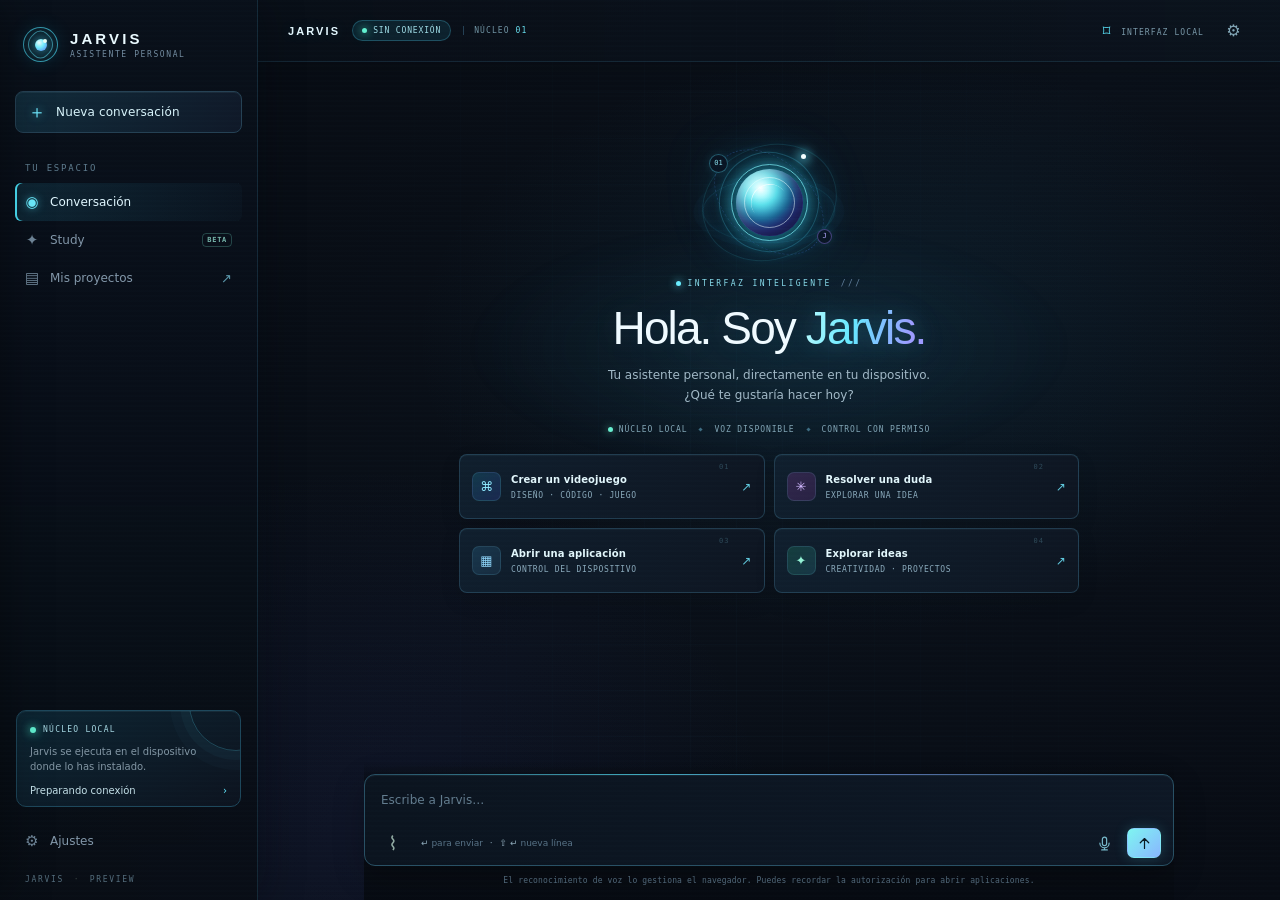
==== jarvis/index.html @ 4198d343 "Add mobile navigation drawer" ====
<!doctype html>
<html lang="es">
<head>
  <meta charset="utf-8">
  <meta name="viewport" content="width=device-width, initial-scale=1">
  <meta name="theme-color" content="#101114">
  <meta name="description" content="Jarvis, tu asistente personal en el dispositivo donde lo instalas.">
  <title>Jarvis · Tu asistente personal</title>
  <link rel="icon" href="icon.svg" type="image/svg+xml">
  <link rel="stylesheet" href="styles.css">
  <link rel="stylesheet" href="theme-futurista.css">
  <link rel="stylesheet" href="theme-refinements.css">
</head>
<body>
  <div class="app-shell">
    <aside class="sidebar">
      <div class="brand">
        <div class="brand-mark"><span></span><i></i></div>
        <div><div class="brand-name">JARVIS</div><div class="brand-subtitle">ASISTENTE PERSONAL</div></div>
      </div>

      <button class="new-chat" id="newChat"><span class="plus">＋</span> Nueva conversación</button>

      <div class="side-label">TU ESPACIO</div>
      <button class="side-link selected" id="chatLink"><span class="side-icon">◉</span> Conversación</button>
      <button class="side-link" id="studyLink"><span class="side-icon">✦</span> Study <span class="side-badge">BETA</span></button>
      <button class="side-link" id="projectsLink"><span class="side-icon">▤</span> Mis proyectos <span class="side-arrow">↗</span></button>

      <div class="sidebar-spacer"></div>
      <div class="local-card">
        <div class="local-indicator"><span></span> <span id="localLabel">NÚCLEO LOCAL</span></div>
        <p>Jarvis se ejecuta en el dispositivo donde lo has instalado.</p>
        <button class="provider-line" id="providerLine">Preparando conexión <span>›</span></button>
      </div>
      <button class="side-link settings-link" id="settingsOpen"><span class="side-icon">⚙</span> Ajustes</button>
      <div class="side-footer">JARVIS <span>·</span> PREVIEW</div>
    </aside>

    <main class="main-panel">
      <header class="topbar">
        <div class="topbar-left"><div class="mobile-mark">J</div><span class="topbar-title">JARVIS</span><span class="connection-pill"><i></i><span id="connectionLabel">LOCAL</span></span><span class="console-crumb">NÚCLEO <b>01</b></span></div>
        <div class="topbar-right"><span class="privacy-note"><span>⌑</span> INTERFAZ LOCAL</span><button class="topbar-shortcut" id="studyTop" type="button">Study</button><button class="icon-button" id="settingsTop" aria-label="Ajustes" title="Ajustes">⚙</button><button class="icon-button mobile-menu-button" id="mobileMenuButton" type="button" aria-label="Abrir menú" aria-expanded="false" title="Menú">☰</button></div>
      </header>

      <section class="chat-stage" id="chatStage">
        <div class="welcome" id="welcome">
          <div class="hero-orb" aria-hidden="true"><div class="orb-halo"></div><div class="orb-grid"></div><div class="orb-core"><span></span></div><div class="orb-ring ring-one"></div><div class="orb-ring ring-two"></div><div class="orb-ring ring-three"></div><div class="orb-glint"></div><span class="orb-node node-a">01</span><span class="orb-node node-b">J</span></div>
          <div class="eyebrow"><span></span> INTERFAZ INTELIGENTE <i>///</i></div>
          <h1>Hola. Soy <em>Jarvis.</em></h1>
          <p class="welcome-copy">Tu asistente personal, directamente en tu dispositivo.<br>¿Qué te gustaría hacer hoy?</p>
          <div class="system-ribbon"><span><i></i> NÚCLEO LOCAL</span><b></b><span id="voiceRibbon">MODO VOZ</span><b></b><span>CONTROL CON PERMISO</span></div>
          <div class="prompt-grid">
            <button class="prompt-card" data-code="01" data-prompt="Crea un videojuego de plataformas sencillo con HTML y JavaScript, y ábrelo para jugar."><span class="prompt-icon game-icon">⌘</span><span><strong>Crear un videojuego</strong><small>DISEÑO · CÓDIGO · JUEGO</small></span><b>↗</b></button>
            <button class="prompt-card" data-code="02" data-prompt="Explícame de forma sencilla cómo funciona la inteligencia artificial."><span class="prompt-icon idea-icon">✳</span><span><strong>Resolver una duda</strong><small>EXPLORAR UNA IDEA</small></span><b>↗</b></button>
            <button class="prompt-card" data-code="03" data-prompt="Abre la Calculadora."><span class="prompt-icon app-icon">▦</span><span><strong>Abrir una aplicación</strong><small>CONTROL DEL DISPOSITIVO</small></span><b>↗</b></button>
            <button class="prompt-card" data-code="04" data-prompt="Dame tres ideas para un proyecto creativo que pueda programar."><span class="prompt-icon spark-icon">✦</span><span><strong>Explorar ideas</strong><small>CREATIVIDAD · PROYECTOS</small></span><b>↗</b></button>
          </div>
        </div>
        <div class="conversation" id="conversation" aria-live="polite"></div>
        <div class="pending-area" id="pendingArea" aria-live="polite"></div>
      </section>

      <section class="study-view" id="studyView" hidden>
        <div class="study-app">
          <aside class="study-sidebar">
            <div class="study-brand"><span class="study-brand-icon">⌁</span><strong>StudyIA</strong></div>
            <nav class="study-nav" aria-label="Navegación de Study">
              <button class="study-nav-item selected" data-study-page="dashboard"><span>▦</span> Panel</button>
              <button class="study-nav-item" data-study-page="ai"><span>♙</span> StudyIA AI</button>
              <button class="study-nav-item" data-study-page="tools"><span>⌁</span> Herramientas</button>
              <button class="study-nav-item" data-study-page="subjects"><span>▱</span> Asignaturas</button>
              <button class="study-nav-item" data-study-page="notes"><span>□</span> Apuntes</button>
              <button class="study-nav-item" data-study-page="planner"><span>▣</span> Planificador</button>
              <button class="study-nav-item" data-study-page="stats"><span>▥</span> Estadísticas</button>
              <button class="study-nav-item" data-study-page="profile"><span>♙</span> Perfil</button>
            </nav>
            <div class="study-sidebar-bottom">
              <button class="study-nav-item" data-study-page="download"><span>⇩</span> Descargar</button>
              <button class="study-nav-item" data-study-page="help"><span>?</span> Ayuda</button>
              <div class="study-sidebar-divider"></div>
              <button class="study-nav-item" data-study-page="dark"><span>☾</span> Modo oscuro</button>
              <button class="study-nav-item" data-study-page="close"><span>↪</span> Volver a Jarvis</button>
              <small class="study-user-label">Jarvis · estudio local</small>
            </div>
          </aside>

          <div class="study-main">
            <header class="study-topbar"><div class="study-topbar-brand"><span class="study-brand-icon">⌁</span><strong>StudyIA</strong></div><div class="study-topbar-actions"><button type="button" class="study-top-icon" aria-label="Modo oscuro" title="Modo oscuro">☾</button><button type="button" class="study-top-icon" data-study-page="close" aria-label="Volver a Jarvis" title="Volver a Jarvis">↪</button></div></header>
            <main class="study-content">
              <section class="study-page" data-study-page-target="dashboard">
                <div class="study-page-heading"><div><h1>Buenas noches, <span>estudiante</span></h1><p>Aquí tienes tu resumen de estudio.</p></div></div>
                <div class="study-metric-grid"><article><span>◷</span><small>Tiempo estudio</small><strong>0<em> min</em></strong></article><article><span class="metric-orange">♨</span><small>Racha</small><strong>0<em> días</em></strong></article><article><span class="metric-green">✓</span><small>Exámenes</small><strong id="studyExamCount">0</strong></article><article><span class="metric-blue">▱</span><small>Asignaturas</small><strong>0</strong></article></div>
                <h2 class="study-section-title">ACCESO RÁPIDO</h2>
                <div class="study-quick-grid"><button data-study-page="ai"><i class="quick-purple">♙</i><span>StudyIA AI</span></button><button data-study-page="notes"><i class="quick-blue">□</i><span>Crear apuntes</span></button><button data-study-page="planner"><i class="quick-yellow">▣</i><span>Planificador</span></button><button data-study-page="subjects"><i class="quick-green">▱</i><span>Asignaturas</span></button><button data-study-page="stats"><i class="quick-pink">▥</i><span>Estadísticas</span></button><button data-study-page="builder"><i class="quick-indigo">↗</i><span>Crear examen</span></button></div>
                <div class="study-dashboard-panels"><article><header><h2>Tareas pendientes</h2><button data-study-page="planner">Ver todas →</button></header><div class="study-empty-dashboard">No tienes tareas pendientes.</div></article><article><header><h2>Apuntes recientes</h2><button data-study-page="notes">Ver todos →</button></header><div class="study-empty-dashboard">No tienes apuntes todavía.</div></article></div>
              </section>

              <section class="study-page" data-study-page-target="ai" hidden><div class="study-page-heading"><div><h1>StudyIA AI</h1><p>Tu asistente para resolver dudas, explicar conceptos y estudiar.</p></div><button class="study-primary-button" data-study-page="builder">Crear examen <span>↗</span></button></div><div class="study-ai-card"><div class="study-ai-mark">♙</div><h2>Aprende conversando con Jarvis</h2><p>Pídele una explicación sencilla, un resumen, ejemplos o un plan de repaso. La conversación principal de Jarvis sigue disponible desde la barra lateral.</p><button class="study-primary-button" data-study-page="close">Abrir conversación <span>→</span></button></div></section>

              <section class="study-page" data-study-page-target="tools" hidden><div class="study-page-heading"><div><h1>Herramientas</h1><p>Todo lo que necesitas para estudiar mejor.</p></div></div><div class="study-tool-grid"><button data-study-page="ai"><i>♙</i><strong>StudyIA AI</strong><small>Resuelve dudas, explica conceptos y ayuda a estudiar</small></button><button data-study-page="builder"><i>↗</i><strong>Crear examen</strong><small>Genera exámenes personalizados con IA a partir de tus apuntes o temas</small></button><button data-study-page="notes"><i>□</i><strong>Apuntes</strong><small>Crea, edita y organiza tus apuntes por asignatura</small></button><button data-study-page="planner"><i>▣</i><strong>Planificador</strong><small>Organiza tareas, exámenes y fechas de entrega</small></button><button><i>▱</i><strong>Tarjetas de memoria</strong><small>Crea tarjetas y repasa con repetición espaciada</small></button><button><i>◷</i><strong>Temporizador</strong><small>Método Pomodoro para concentrarte y descansar</small></button><button data-study-page="subjects"><i>▱</i><strong>Asignaturas</strong><small>Crea y gestiona tus asignaturas con colores personalizados</small></button><button data-study-page="stats"><i>▥</i><strong>Estadísticas</strong><small>Visualiza tu progreso, tiempo de estudio y racha</small></button></div></section>

              <section class="study-page" data-study-page-target="subjects" hidden><div class="study-page-heading"><div><h1>Asignaturas</h1><p>Organiza tu estudio por asignatura.</p></div><button class="study-primary-button" type="button">＋ Nueva</button></div><div class="study-empty-card"><div class="study-empty-icon">▱</div><h2>Sin asignaturas</h2><p>Crea tu primera asignatura para empezar a organizar.</p><button class="study-primary-button" type="button">Crear asignatura</button></div></section>

              <section class="study-page" data-study-page-target="notes" hidden><div class="study-page-heading"><div><h1>Apuntes</h1><p>Crea, edita y organiza tus apuntes.</p></div><button class="study-primary-button" type="button">＋ Nuevo</button></div><div class="study-filter-row"><label>⌕ <input placeholder="Buscar apuntes…"></label><select><option>Todas las asignaturas</option></select></div><div class="study-empty-card"><div class="study-empty-icon">□</div><h2>Sin apuntes</h2><p>Crea tu primer apunte para empezar.</p><button class="study-primary-button" type="button">Crear apunte</button></div></section>

              <section class="study-page" data-study-page-target="planner" hidden><div class="study-page-heading"><div><h1>Planificador</h1><p>Organiza tus tareas, exámenes y entregas.</p></div><button class="study-primary-button" type="button">＋ Nueva</button></div><div class="study-tabs"><button class="selected">Pendientes</button><button>Completadas</button><button>Todas</button></div><div class="study-empty-card"><div class="study-empty-icon">▣</div><h2>Sin tareas</h2><p>Crea una nueva tarea para empezar a planificar.</p><button class="study-primary-button" type="button">Crear tarea</button></div></section>

              <section class="study-page" data-study-page-target="stats" hidden><div class="study-page-heading"><div><h1>Estadísticas</h1><p>Tu progreso de estudio en cifras.</p></div></div><div class="study-metric-grid"><article><span>◷</span><small>Tiempo total</small><strong>0<em> min</em></strong></article><article><span class="metric-orange">♨</span><small>Racha actual</small><strong>0<em> días</em></strong></article><article><span class="metric-green">✓</span><small>Tareas completadas</small><strong>0</strong></article><article><span class="metric-blue">↗</span><small>Exámenes</small><strong id="studyAverageScore">0<em> / 0</em></strong></article></div><div class="study-chart-card"><h2>Estudio esta semana</h2><div class="study-chart"><i></i><i></i><i></i><i></i><i></i><i></i><i></i><div><span>Lun</span><span>Mar</span><span>Mié</span><span>Jue</span><span>Vie</span><span>Sáb</span><span>Dom</span></div></div></div></section>

              <section class="study-page" data-study-page-target="profile" hidden><div class="study-page-heading"><div><h1>Perfil</h1><p>Tu espacio personal de aprendizaje.</p></div></div><div class="study-profile-card"><div class="study-avatar">J</div><div><h2>Estudiante Jarvis</h2><p>Tu progreso se guarda localmente en este dispositivo.</p></div></div></section>

              <section class="study-page study-builder-page" data-study-page-target="builder" hidden>
                <button class="study-back-link study-builder-back" data-study-page="dashboard">← Volver</button>
                <div class="study-page-heading study-builder-heading"><div><h1>Crear nuevo examen</h1><p>Configura tu examen y la IA lo generará para ti.</p></div></div>
                <div class="study-builder-layout">
                  <form class="study-builder" id="studyBuilder">
                    <label class="study-field study-topic-field"><span>Tema del examen</span><input id="studyTopic" maxlength="5000" placeholder="Ej: Higiene, desinfección, antisepsia y etanol"></label>
                    <label class="study-field study-title-field"><span>Nombre del examen <small>(opcional)</small></span><input id="studyTitle" maxlength="160" placeholder="Ej. Repaso de biología"></label>
                    <p class="study-helper-text">Escribe el tema sobre el que quieres que la IA genere las preguntas. También puedes añadir archivos del temario.</p>
                    <div class="study-upload study-upload-dropzone" id="studyUploadZone"><div class="study-upload-icon">↥</div><strong>Arrastra archivos aquí o haz clic para seleccionar</strong><small>PNG, JPG, WEBP o GIF · hasta 5 imágenes · 350 KB por imagen</small><label class="study-upload-button">Seleccionar archivos<input id="studyImages" type="file" accept="image/png,image/jpeg,image/webp,image/gif" multiple></label></div>
                    <div class="study-image-preview" id="studyImagePreview" aria-live="polite"></div>
                    <fieldset class="study-field study-type-field"><legend>Tipo de examen</legend><div class="study-type-selector"><button type="button" class="study-type-choice selected" data-study-type-preset="test"><span>▤</span>Tipo test</button><button type="button" class="study-type-choice" data-study-type-preset="development"><span>T</span>Desarrollo</button><button type="button" class="study-type-choice" data-study-type-preset="mixed"><span>▧</span>Mixto</button></div><div class="study-type-inputs" aria-hidden="true"><input class="study-type" type="checkbox" value="multiple_choice" checked><input class="study-type" type="checkbox" value="true_false"><input class="study-type" type="checkbox" value="short_answer"></div></fieldset>
                    <fieldset class="study-field study-difficulty-field"><legend>Dificultad</legend><div class="study-difficulty-selector"><button type="button" data-study-difficulty="facil">Fácil</button><button type="button" class="selected" data-study-difficulty="medio">Media</button><button type="button" data-study-difficulty="dificil">Difícil</button></div><select id="studyDifficulty" class="study-visually-hidden" aria-hidden="true" tabindex="-1"><option value="facil">Fácil</option><option value="medio" selected>Media</option><option value="dificil">Difícil</option><option value="mixto">Mixta</option></select></fieldset>
                    <label class="study-field study-question-field"><span>Número de preguntas</span><div class="study-question-control"><span class="study-range-symbol">#</span><input id="studyQuestionCount" type="range" min="1" max="200" value="10"><output id="studyQuestionCountValue">10</output></div></label>
                    <label class="study-field study-time-field"><span>Tiempo límite</span><select id="studyTimeLimit"><option value="0">Sin límite</option><option value="5">5 minutos</option><option value="10">10 minutos</option><option value="20">20 minutos</option><option value="30">30 minutos</option><option value="60">60 minutos</option></select></label>
                    <p class="study-privacy-note">El tema y las imágenes se envían al modelo configurado únicamente al pulsar «Generar examen».</p>
                    <button class="study-generate-button" id="generateStudyExam" type="submit"><span>Generar examen</span><b>→</b></button><div class="study-builder-error" id="studyBuilderError" role="alert" hidden></div>
                  </form>
                  <aside class="study-history-panel"><div class="study-panel-heading"><div><span class="study-panel-index">02</span><h2>Historial</h2></div><span class="study-history-count" id="studyHistoryCount">0</span></div><p class="study-history-intro">Tus exámenes y resultados guardados en este equipo.</p><div class="study-history" id="studyHistory"><div class="study-empty">Todavía no hay intentos.<br><span>Tu primer examen aparecerá aquí.</span></div></div><button class="study-secondary-button" id="studyClearHistory" type="button">Borrar historial local</button></aside>
                </div>
              </section>
            </main>
          </div>
        </div>
      </section>

      <section class="study-exam-view" id="studyExamView" hidden>
        <div class="study-shell study-exam-shell">
          <div class="study-exam-top"><button class="study-back-button" id="studyBackToBuilder" type="button">← Configurar</button><div class="study-exam-meta"><span id="studyExamDifficultyLabel">MEDIA</span><span id="studyExamTimer" class="study-exam-timer">SIN LÍMITE</span></div></div>
          <header class="study-exam-heading"><div><div class="study-kicker"><span></span> EXAMEN EN CURSO</div><h1 id="studyExamTitle">Examen</h1><p id="studyExamTopic"></p></div><div class="study-progress-copy"><strong id="studyProgressText">0 / 0</strong><span>respondidas</span></div></header>
          <div class="study-progress-track"><span id="studyProgressBar"></span></div>
          <form id="studyExamForm"><div class="study-questions" id="studyQuestions"></div><div class="study-exam-footer"><button class="study-secondary-button" id="studyCancelExam" type="button">Salir sin corregir</button><button class="study-submit-button" id="studySubmitExam" type="submit">Corregir examen <span>→</span></button></div></form>
        </div>
      </section>

      <section class="study-result-view" id="studyResultView" hidden>
        <div class="study-shell"><div class="study-result-head"><button class="study-back-button" id="studyResultBack" type="button">← Nuevo examen</button><div class="study-kicker"><span></span> INFORME DE ESTUDIO</div></div><div class="study-result-hero"><div><h1 id="studyResultTitle">Resultado</h1><p id="studyResultSummary"></p></div><div class="study-score-ring" id="studyScoreRing"><strong id="studyScoreValue">0%</strong><span>acierto</span></div></div><div class="study-result-grid"><div class="study-result-card"><span class="study-stat-label">CORRECTAS</span><strong id="studyCorrectCount">0</strong><small id="studyResultTime">—</small></div><div class="study-result-card"><span class="study-stat-label">PARA REPASAR</span><strong id="studyWrongCount">0</strong><small>preguntas que conviene revisar</small></div><div class="study-result-card"><span class="study-stat-label">DIFICULTAD</span><strong id="studyResultDifficulty">MEDIA</strong><small id="studyResultTopic">—</small></div></div><div class="study-review" id="studyReview"></div><div class="study-result-actions"><button class="study-secondary-button" id="studyRetryExam" type="button">Repetir examen</button><button class="study-submit-button" id="studyNewExam" type="button">Crear otro examen <span>→</span></button></div></div>
      </section>

      <div class="composer-wrap" id="composerWrap">
        <div class="voice-status" id="voiceStatus" hidden><span class="record-dot"></span> Escuchando… habla ahora <button id="stopVoice" aria-label="Detener">×</button></div>
        <form class="composer" id="composerForm">
          <textarea id="messageInput" rows="1" placeholder="Escribe a Jarvis…" aria-label="Escribe un mensaje"></textarea>
          <div class="attachment-tray" id="attachmentTray" hidden aria-live="polite"></div>
          <div class="composer-tools"><div class="composer-left"><button type="button" class="attachment-button" id="attachButton" aria-label="Adjuntar imágenes o vídeos" title="Adjuntar imágenes o vídeos">⌇</button><input id="fileInput" type="file" accept="image/*,video/*" multiple hidden><div class="composer-hint"><span>↵</span> para enviar <span class="hint-divider">·</span> <span>⇧ ↵</span> nueva línea</div></div><div class="composer-actions"><button type="button" class="mic-button" id="micButton" aria-label="Hablar con Jarvis" title="Hablar con Jarvis"><svg viewBox="0 0 24 24" aria-hidden="true"><rect x="9" y="3" width="6" height="12" rx="3"></rect><path d="M5.5 11.5a6.5 6.5 0 0 0 13 0M12 18v3m-4 0h8"></path></svg></button><button type="submit" class="send-button" id="sendButton" aria-label="Enviar"><svg viewBox="0 0 24 24" aria-hidden="true"><path d="M12 19V5m-6 6 6-6 6 6"></path></svg></button></div></div>
        </form>
        <div class="fine-print">El reconocimiento de voz lo gestiona el navegador. Puedes recordar la autorización para abrir aplicaciones.</div>
      </div>
    </main>
  </div>

  <div class="mobile-drawer-backdrop" id="mobileDrawerBackdrop" hidden></div>
  <aside class="mobile-drawer" id="mobileDrawer" aria-hidden="true" aria-label="Menú de Jarvis">
    <header class="mobile-drawer-head">
      <div class="mobile-drawer-brand"><div class="brand-mark"><span></span><i></i></div><div><strong>JARVIS</strong><small>ASISTENTE PERSONAL</small></div></div>
      <button class="icon-button" id="mobileDrawerClose" type="button" aria-label="Cerrar menú">×</button>
    </header>
    <button class="mobile-drawer-new" id="mobileDrawerNewChat" type="button"><span>＋</span> Nueva conversación</button>
    <nav class="mobile-drawer-nav" aria-label="Secciones de Jarvis">
      <button class="mobile-drawer-item selected" id="mobileDrawerChat" type="button"><span>◉</span> Conversación</button>
      <button class="mobile-drawer-item" id="mobileDrawerStudy" type="button"><span>✦</span> Study</button>
      <button class="mobile-drawer-item" id="mobileDrawerProjects" type="button"><span>▤</span> Mis proyectos</button>
    </nav>
    <section class="mobile-drawer-section">
      <div class="mobile-drawer-label">CHATS</div>
      <div class="mobile-chat-list" id="mobileChatList"><div class="mobile-chat-empty">Todavía no hay conversaciones.</div></div>
    </section>
    <div class="mobile-drawer-spacer"></div>
    <button class="mobile-drawer-item" id="mobileDrawerSettings" type="button"><span>⚙</span> Ajustes</button>
    <button class="mobile-drawer-item" id="mobileDrawerAccount" type="button"><span>●</span> Mi cuenta</button>
    <div class="mobile-drawer-account"><strong>Jarvis móvil</strong><small>Configuración guardada en este dispositivo</small></div>
  </aside>

  <dialog class="settings-dialog" id="settingsDialog">
    <form method="dialog" class="dialog-head"><div><div class="dialog-kicker">PERSONALIZA TU JARVIS</div><h2>Ajustes</h2></div><button class="icon-button close-dialog" value="cancel" aria-label="Cerrar">×</button></form>
    <div class="dialog-body">
      <label class="field-label" for="providerSelect">Dónde piensa Jarvis</label>
      <select id="providerSelect" class="field-control">
        <option value="openrouter">Modelo gratuito en internet</option>
        <option value="ollama">Modelo local con Ollama</option>
      </select>
      <div class="provider-details" id="remoteDetails">
        <label class="field-label" for="apiKeyInput">Clave de OpenRouter</label>
        <div class="input-with-link"><input id="apiKeyInput" class="field-control" type="password" autocomplete="new-password" placeholder="Pega tu clave privada aquí"><a href="https://openrouter.ai/keys" target="_blank" rel="noreferrer">Obtener clave ↗</a></div>
        <label class="field-label" for="remoteModel">Modelo</label>
        <input id="remoteModel" class="field-control" value="openrouter/free" autocomplete="off">
        <p class="field-note">`openrouter/free` elige un modelo gratuito disponible. El cupo diario y los modelos disponibles dependen de OpenRouter.</p>
        <div class="notice-box"><span>ⓘ</span><p>En este modo, tus mensajes se envían al proveedor del modelo. La clave se guarda protegida en este equipo para no tener que volver a pegarla al reiniciar Jarvis o actualizar la aplicación.</p></div>
      </div>
      <div class="provider-details" id="localDetails" hidden>
        <div class="ollama-status" id="ollamaStatus"><i></i><span>Comprobando Ollama…</span></div>
        <label class="field-label" for="localModel">Modelo instalado</label>
        <input id="localModel" class="field-control" list="ollamaModels" placeholder="Escribe o elige un modelo instalado" autocomplete="off">
        <datalist id="ollamaModels"></datalist>
        <p class="field-note">Instala Ollama y descarga un modelo compatible con uso de herramientas. En este equipo conviene empezar por uno pequeño.</p>
        <a class="text-link" href="https://ollama.com/download/windows" target="_blank" rel="noreferrer">Descargar Ollama para Windows ↗</a>
      </div>
      <section class="app-permissions" aria-labelledby="appPermissionsHeading">
        <h3 id="appPermissionsHeading">Permiso para abrir aplicaciones</h3>
        <p>Una autorización permite abrir cualquier aplicación, incluidas las que instales más adelante. Solo afecta a la apertura de aplicaciones.</p>
        <div id="appOpeningPermissionStatus" class="app-opening-permission-status"></div>
        <button id="revokeAppOpeningPermission" class="remove-app-permission" type="button" hidden>Revocar permiso global</button>
      </section>
      <section class="roblox-bridge-settings" aria-labelledby="robloxBridgeHeading">
        <h3 id="robloxBridgeHeading">Roblox Studio</h3>
        <p>Jarvis instala un complemento local. Abre Studio, pulsa el botón Jarvis en la pestaña Plugins y acepta la comunicación con este equipo.</p>
        <div id="robloxBridgeStatus" class="roblox-bridge-status">Comprobando el complemento…</div>
        <button id="refreshRobloxBridge" class="roblox-refresh-button" type="button">Comprobar conexión</button>
      </section>
      <section class="roblox-bridge-settings" aria-labelledby="mediaLabHeading">
        <h3 id="mediaLabHeading">Laboratorio multimedia</h3>
        <p>Jarvis puede crear imágenes, vídeos y objetos 3D desde texto y referencias. Guarda los resultados en la carpeta multimedia local. Las composiciones locales no tienen cuota; los generadores públicos pueden tener límites o caídas.</p>
      </section>
      <div class="settings-error" id="settingsError" role="alert" hidden></div>
    </div>
    <div class="dialog-footer"><button class="secondary-button" id="cancelSettings" type="button">Cancelar</button><button class="primary-button" id="saveSettings" type="button">Guardar ajustes <span>→</span></button></div>
  </dialog>

  <div class="toast" id="toast" role="status" aria-live="polite"></div>
  <script src="attachments.js" defer></script>
  <script src="app.js" defer></script>
</body>
</html>
---- jarvis/styles.css ----
:root{color-scheme:dark;--bg:#101114;--panel:#141619;--panel-2:#181b1e;--panel-3:#202428;--line:#292d31;--line-light:#343a3e;--text:#eef1ef;--muted:#838b8e;--faint:#596164;--mint:#91e3d2;--mint-2:#66c9bd;--mint-dim:#1d3b38;--danger:#eb8d81;--radius:16px;font-family:'DM Sans',sans-serif;font-synthesis:none;text-rendering:optimizeLegibility}
*{box-sizing:border-box}html,body{height:100%;margin:0;background:var(--bg);color:var(--text)}button,input,select,textarea{font:inherit}button{color:inherit}body{overflow:hidden}.app-shell{height:100%;display:grid;grid-template-columns:252px minmax(0,1fr);background:radial-gradient(ellipse at 68% 45%,rgba(29,53,51,.13),transparent 40%),var(--bg)}
.sidebar{background:rgba(18,20,22,.96);border-right:1px solid #25292c;padding:25px 15px 16px;display:flex;flex-direction:column;min-height:0;z-index:2}.brand{display:flex;align-items:center;gap:12px;padding:0 8px 30px}.brand-mark{width:32px;height:32px;border:1px solid rgba(145,227,210,.5);border-radius:50%;display:grid;place-items:center;position:relative;box-shadow:0 0 18px rgba(102,201,189,.1)}.brand-mark:before{content:'';position:absolute;inset:5px;border:1px solid rgba(145,227,210,.52);border-radius:50%}.brand-mark span{display:block;width:11px;height:11px;border-radius:50%;background:linear-gradient(135deg,#bbf8e9,#56c6bb);box-shadow:0 0 12px rgba(145,227,210,.7)}.brand-mark i{position:absolute;width:4px;height:4px;border-radius:50%;background:#eafff7;transform:translate(4px,-4px)}.brand-name{font:800 15px Manrope,sans-serif;letter-spacing:2.7px}.brand-subtitle{font:500 8px 'DM Mono',monospace;letter-spacing:1.2px;color:#747c7d;margin-top:3px}.new-chat{height:41px;border:1px solid #343a3d;background:#1c2022;border-radius:8px;text-align:left;padding:0 12px;font-size:12px;color:#d5d9d8;display:flex;align-items:center;gap:10px;cursor:pointer;transition:.2s}.new-chat:hover{border-color:#566762;background:#222826}.plus{font-size:18px;color:var(--mint);font-weight:300}.side-label{margin:30px 10px 10px;color:#626a6d;font:500 9px 'DM Mono',monospace;letter-spacing:1.6px}.side-link{width:100%;display:flex;align-items:center;gap:11px;background:transparent;border:0;border-radius:7px;text-align:left;padding:10px;color:#858d8e;font-size:12px;cursor:pointer;transition:.18s}.side-link:hover{background:#1c2021;color:#d7ddda}.side-link.selected{background:#1c2423;color:#dce8e3}.side-link.selected .side-icon{color:var(--mint)}.side-icon{width:14px;text-align:center;font-size:15px;color:#778081}.side-arrow{margin-left:auto;font-size:13px;color:#5d6667}.sidebar-spacer{flex:1}.local-card{border:1px solid #2c3332;background:linear-gradient(140deg,#1a211f,#171a1b);border-radius:10px;padding:14px 13px 10px;margin:0 1px 14px}.local-indicator{display:flex;align-items:center;gap:7px;color:#b7d4ca;font:500 8px 'DM Mono',monospace;letter-spacing:1.1px}.local-indicator>span:first-child,.connection-pill i,.ollama-status i{height:6px;width:6px;border-radius:50%;background:#7bd8b7;box-shadow:0 0 7px rgba(123,216,183,.6)}.local-card p{margin:10px 0 11px;color:#77817e;font-size:10px;line-height:1.5}.provider-line{border:0;background:transparent;padding:0;color:#b9c1bf;font-size:10px;width:100%;display:flex;justify-content:space-between;cursor:pointer}.provider-line span{color:var(--mint)}.settings-link{margin-top:1px}.side-footer{padding:15px 10px 0;color:#576063;font:500 8px 'DM Mono',monospace;letter-spacing:1.3px}.side-footer span{color:#3a4545;padding:0 3px}
.main-panel{min-width:0;display:flex;flex-direction:column;position:relative}.topbar{height:64px;flex-shrink:0;border-bottom:1px solid rgba(48,52,54,.66);display:flex;align-items:center;justify-content:space-between;padding:0 28px}.topbar-left,.topbar-right{display:flex;align-items:center;gap:13px}.topbar-title{font-size:12px;font-weight:600;color:#c6ccca}.connection-pill{display:inline-flex;align-items:center;gap:6px;padding:5px 8px;border:1px solid #2c3332;border-radius:20px;background:#191e1e;color:#a0c6b8;font:500 8px 'DM Mono',monospace;letter-spacing:.6px}.connection-pill i{width:5px;height:5px}.privacy-note{font-size:10px;color:#70797a}.privacy-note span{font-size:15px;color:#a2c9bd;vertical-align:-1px;margin-right:3px}.icon-button{border:1px solid transparent;background:transparent;color:#7e8788;width:33px;height:33px;border-radius:7px;display:grid;place-items:center;font-size:16px;cursor:pointer}.icon-button:hover{color:#e1e8e4;background:#202526;border-color:#303738}.mobile-mark{display:none}
.chat-stage{width:min(810px,calc(100% - 48px));margin:0 auto;flex:1;min-height:0;overflow-y:auto;scrollbar-width:thin;scrollbar-color:#363c3c transparent;display:flex;flex-direction:column}.welcome{width:100%;margin:auto;padding:8px 0 35px;text-align:center}.hero-orb{height:124px;width:124px;margin:0 auto 19px;position:relative;display:grid;place-items:center;filter:drop-shadow(0 0 22px rgba(83,199,180,.09))}.orb-core{height:58px;width:58px;border-radius:50%;background:radial-gradient(circle at 37% 30%,#c9fff0 0,#85edda 22%,#3cafa8 52%,#176464 74%,#142e33 100%);box-shadow:inset -7px -9px 20px #123c3b,0 0 30px rgba(94,223,199,.34);position:relative;z-index:1}.orb-core:after{content:'';position:absolute;inset:7px;border-radius:50%;border:1px solid rgba(224,255,245,.32)}.orb-ring{position:absolute;border:1px solid rgba(113,207,190,.21);border-radius:50%;transform:rotate(-28deg)}.ring-one{height:98px;width:98px}.ring-two{height:116px;width:116px;border-color:rgba(113,207,190,.11);transform:rotate(42deg) scaleY(.68)}.orb-glint{position:absolute;top:29px;right:32px;width:6px;height:6px;border-radius:50%;background:#e1fff3;box-shadow:0 0 10px 3px rgba(182,255,228,.45);z-index:2}.eyebrow{display:flex;justify-content:center;align-items:center;gap:7px;color:#87b7a9;font:500 9px 'DM Mono',monospace;letter-spacing:2px;margin-bottom:15px}.eyebrow span{width:4px;height:4px;border-radius:50%;background:#83e2c2;box-shadow:0 0 7px #69d6b3}.welcome h1{font:500 clamp(32px,4.3vw,42px) Manrope,sans-serif;letter-spacing:-1.8px;margin:0 0 12px;color:#eef0ed}.welcome h1 em{font-style:normal;background:linear-gradient(100deg,#c1f3df,#75d9c7 55%,#67bfc1);color:transparent;background-clip:text;-webkit-background-clip:text}.welcome-copy{font-size:13px;line-height:1.7;color:#858d8d;margin:0}.prompt-grid{width:min(590px,100%);margin:35px auto 0;display:grid;grid-template-columns:1fr 1fr;gap:10px;text-align:left}.prompt-card{min-height:67px;border:1px solid #2c3133;border-radius:9px;background:rgba(25,28,30,.78);display:flex;align-items:center;gap:10px;padding:11px 12px;cursor:pointer;text-align:left;transition:border .18s,transform .18s,background .18s}.prompt-card:hover{border-color:#4c6962;background:#1d2423;transform:translateY(-1px)}.prompt-card>span:nth-child(2){display:flex;flex-direction:column;gap:5px;min-width:0}.prompt-card strong{font-size:10px;font-weight:600;color:#d1d8d4}.prompt-card small{font-size:9px;color:#737c7d}.prompt-card>b{margin-left:auto;color:#697475;font-size:12px;font-weight:400}.prompt-icon{width:28px;height:28px;flex-shrink:0;border-radius:7px;display:grid;place-items:center;font-size:14px}.game-icon{color:#b8b3f5;background:#28273c}.idea-icon{color:#e8c18f;background:#342b24}.app-icon{color:#9cc9e9;background:#222d36}.spark-icon{color:#8bdbc8;background:#20322f}
.conversation{display:flex;flex-direction:column;gap:22px;padding:35px 5px 24px}.message{display:grid;grid-template-columns:31px minmax(0,1fr);gap:11px;animation:rise .22s ease-out}.message.user{grid-template-columns:minmax(0,1fr) 31px}.message.user .avatar{grid-column:2;grid-row:1;background:#252a2c;color:#c7d5d0}.message.user .message-body{grid-column:1;grid-row:1;justify-self:end;max-width:min(88%,630px)}.avatar{width:28px;height:28px;border-radius:50%;display:grid;place-items:center;color:#b9f2df;background:#1b302d;border:1px solid #294d46;font:700 9px Manrope,sans-serif}.message.user .avatar{border-color:#373e40}.message-body{min-width:0;padding-top:2px}.message-head{display:flex;align-items:center;gap:8px;margin-bottom:7px;color:#a1aaa8;font-size:10px;font-weight:600}.message.user .message-head{justify-content:flex-end}.message-time{color:#5d6668;font:400 8px 'DM Mono',monospace}.message-text{white-space:pre-wrap;overflow-wrap:anywhere;font-size:12px;line-height:1.75;color:#d3d9d6}.message.user .message-text{border:1px solid #343d3e;border-radius:12px 3px 12px 12px;background:#202527;padding:11px 13px;color:#e0e6e3}.message-actions{display:flex;gap:4px;margin-top:7px}.mini-action{border:0;background:transparent;color:#727c7d;font-size:10px;padding:4px 7px;border-radius:5px;cursor:pointer}.mini-action:hover{color:var(--mint);background:#202625}.typing{display:flex;align-items:center;gap:5px;padding:5px 0}.typing i{width:4px;height:4px;border-radius:50%;background:#9bdac8;animation:blink 1s infinite}.typing i:nth-child(2){animation-delay:.18s}.typing i:nth-child(3){animation-delay:.36s}.pending-area{display:flex;flex-direction:column;gap:9px;padding:0 4px 20px}.action-card{border:1px solid #37413e;background:linear-gradient(120deg,#1b2220,#1a1d1e);border-radius:9px;padding:12px 13px;animation:rise .2s ease-out}.action-top{display:flex;align-items:flex-start;gap:10px}.action-symbol{height:25px;width:25px;border-radius:7px;display:grid;place-items:center;background:#293a35;color:#a4e6d0;font-size:12px;flex-shrink:0}.action-copy{flex:1;min-width:0}.action-title{color:#d3dfda;font-size:11px;font-weight:600}.action-caption{color:#89918e;font-size:10px;line-height:1.55;margin-top:4px;overflow-wrap:anywhere}.action-details{margin:8px 0 0 35px;color:#858e8b;font:10px 'DM Mono',monospace}.action-details summary{cursor:pointer;color:#8bb9a8}.action-details pre{white-space:pre-wrap;overflow-wrap:anywhere;max-height:140px;overflow:auto;background:#111514;border:1px solid #2b3330;border-radius:6px;padding:9px;margin:7px 0 0}.action-footer{display:flex;align-items:center;gap:8px;margin:10px 0 0 35px}.action-footer .status{font-size:9px;color:#82908a;margin-right:auto}.action-footer button{border-radius:6px;padding:7px 11px;font-size:9px;font-weight:600;cursor:pointer}.deny-button{border:1px solid #3b4240;background:transparent;color:#aab2ae}.allow-button{border:1px solid #81d8bd;background:#91e3d2;color:#17322e}.allow-button:hover{background:#a8f0df}.action-result{margin:10px 0 0 35px;color:#9bd6c0;font-size:10px;line-height:1.5}.action-result.error{color:#e8a099}
.composer-wrap{width:min(810px,calc(100% - 48px));margin:0 auto;padding:8px 0 15px;flex-shrink:0}.composer{border:1px solid #343a3d;border-radius:12px;background:#191c1e;padding:12px 12px 7px;box-shadow:0 8px 28px rgba(0,0,0,.12);transition:border-color .2s}.composer:focus-within{border-color:#58736b}.composer textarea{width:100%;min-height:30px;max-height:150px;resize:none;background:transparent;border:0;outline:0;color:#e2e9e5;font-size:12px;line-height:1.6;padding:4px 4px 5px}.composer textarea::placeholder{color:#626b6d}.composer-tools{display:flex;align-items:center;justify-content:space-between;margin-top:7px}.composer-hint{color:#5e6769;font-size:9px;padding-left:4px}.composer-hint span{color:#788280}.hint-divider{padding:0 4px}.composer-actions{display:flex;align-items:center;gap:7px}.mic-button,.send-button{height:30px;width:32px;border:1px solid transparent;border-radius:7px;display:grid;place-items:center;cursor:pointer;transition:.18s}.mic-button{background:transparent;color:#91aaa2}.mic-button:hover,.mic-button.listening{background:#23312e;color:#a4f0dc}.mic-button svg,.send-button svg{width:17px;height:17px;fill:none;stroke:currentColor;stroke-width:1.7;stroke-linecap:round;stroke-linejoin:round}.send-button{background:#8fdfce;color:#18312d;width:34px}.send-button:hover{background:#b1f2df}.send-button:disabled{opacity:.5;cursor:wait}.fine-print{text-align:center;color:#626b6b;font-size:9px;margin-top:10px}.voice-status{border:1px solid #4b3937;background:#251b1b;color:#e3a7a0;border-radius:8px;padding:8px 10px;margin:0 0 8px;font-size:10px;display:flex;align-items:center;gap:8px}.voice-status[hidden]{display:none}.voice-status button{margin-left:auto;background:transparent;border:0;color:#e6b7b0;font-size:17px;cursor:pointer}.record-dot{height:6px;width:6px;background:#e97b70;border-radius:50%;box-shadow:0 0 8px #d96d63;animation:pulse 1s infinite}.toast{position:fixed;left:50%;bottom:26px;transform:translate(-50%,15px);opacity:0;pointer-events:none;background:#282f2e;border:1px solid #46514e;color:#e0e8e3;border-radius:8px;padding:10px 14px;font-size:11px;box-shadow:0 12px 35px #0007;transition:.22s;z-index:10;max-width:min(520px,90vw)}.toast.visible{opacity:1;transform:translate(-50%,0)}
.topbar-shortcut{display:none;border:1px solid #365a5c;border-radius:7px;background:#112126;color:#9ce7d7;padding:6px 9px;font-size:10px;font-weight:650;cursor:pointer}.topbar-shortcut:hover{background:#183337;border-color:#67b9ae}
.settings-dialog{width:min(480px,calc(100% - 28px));max-height:calc(100% - 32px);padding:0;border:1px solid #363d3e;border-radius:14px;background:#171a1c;color:var(--text);box-shadow:0 24px 100px #000b}.settings-dialog::backdrop{background:#050707ba;backdrop-filter:blur(5px)}.dialog-head{display:flex;align-items:flex-start;justify-content:space-between;padding:23px 24px 15px;border-bottom:1px solid #2a3031}.dialog-kicker{font:500 8px 'DM Mono',monospace;letter-spacing:1.5px;color:#8bb9a8}.dialog-head h2{font:600 21px Manrope,sans-serif;margin:7px 0 0;letter-spacing:-.6px}.close-dialog{font-size:19px}.dialog-body{padding:18px 24px 19px;max-height:calc(100vh - 180px);overflow-y:auto}.field-label{display:block;color:#b8c1bd;font-size:10px;font-weight:600;margin:0 0 7px}.field-control{width:100%;height:39px;border:1px solid #343c3c;border-radius:7px;background:#111416;color:#e0e6e3;outline:0;padding:0 11px;font-size:11px;margin-bottom:16px}.field-control:focus{border-color:#739b8b;box-shadow:0 0 0 2px rgba(131,211,183,.08)}.field-control option{background:#171a1c}.provider-details{padding-top:4px}.input-with-link{position:relative}.input-with-link input{padding-right:111px}.input-with-link a{position:absolute;right:11px;top:12px;color:#9bd7c2;text-decoration:none;font-size:9px}.input-with-link a:hover,.text-link:hover{color:#c0f5e3}.field-note{color:#788280;font-size:9px;line-height:1.55;margin:-8px 0 15px}.notice-box{display:flex;gap:9px;border:1px solid #3a3a30;background:#222219;border-radius:7px;padding:9px 10px;color:#c3bd91}.notice-box>span{font-size:13px}.notice-box p{margin:0;font-size:9px;line-height:1.55;color:#ada987}.ollama-status{display:flex;align-items:center;gap:7px;color:#98afa4;font-size:9px;margin:0 0 15px}.ollama-status.offline i{background:#dc8f84;box-shadow:0 0 7px #dc8f8466}.text-link{color:#9bd7c2;text-decoration:none;font-size:10px}.settings-error{border:1px solid #62413e;background:#2a1e1d;color:#e9a69d;border-radius:7px;padding:9px;font-size:10px;line-height:1.5;margin-top:2px}.dialog-footer{border-top:1px solid #2a3031;padding:14px 24px;display:flex;justify-content:flex-end;gap:8px}.secondary-button,.primary-button{border-radius:7px;padding:9px 13px;font-size:10px;font-weight:600;cursor:pointer}.secondary-button{border:1px solid #3c4344;background:transparent;color:#b9c2bf}.secondary-button:hover{background:#222729}.primary-button{border:1px solid #83d7bd;background:#91e3d2;color:#17332d}.primary-button:hover{background:#b2efdf}.primary-button span{margin-left:10px;font-size:13px}.primary-button:disabled{opacity:.6;cursor:wait}
@keyframes blink{50%{opacity:.25;transform:translateY(-2px)}}@keyframes pulse{50%{opacity:.45;box-shadow:0 0 2px #d96d63}}@keyframes rise{from{opacity:0;transform:translateY(5px)}to{opacity:1;transform:translateY(0)}}
@media(max-width:760px){.app-shell{grid-template-columns:1fr}.sidebar{display:none}.topbar{height:56px;padding:0 12px}.mobile-mark{display:grid;place-items:center;width:25px;height:25px;border:1px solid #54756b;border-radius:50%;color:#a5e7d2;font:700 12px Manrope,sans-serif}.topbar-left{gap:7px;min-width:0}.topbar-left .topbar-title{font-size:10px}.topbar-left .connection-pill{max-width:112px;overflow:hidden;white-space:nowrap}.topbar-left .console-crumb{display:none}.topbar-right{gap:5px}.privacy-note{display:none}.topbar-shortcut{display:inline-flex;align-items:center}.chat-stage,.composer-wrap{width:calc(100% - 30px)}.welcome{padding-top:5px}.prompt-grid{margin-top:25px;gap:8px}.prompt-card{padding:9px;gap:8px}.prompt-card strong{font-size:9px}.prompt-card small{font-size:8px}.prompt-icon{width:25px;height:25px}.hero-orb{transform:scale(.88);margin-bottom:8px}.welcome h1{font-size:33px}.welcome-copy{font-size:12px}.composer-wrap{padding-bottom:12px}.conversation{padding-top:24px}.fine-print{font-size:8px}.settings-dialog{width:calc(100% - 18px);max-height:calc(100% - 28px);margin:14px auto}.dialog-head{padding:17px 16px 12px}.dialog-body{padding:15px 16px;max-height:calc(100vh - 164px)}.dialog-footer{padding:11px 16px}}
@media(max-height:720px){.welcome{padding-top:0;padding-bottom:15px}.hero-orb{transform:scale(.78);margin-bottom:0;height:105px}.prompt-grid{margin-top:20px}.prompt-card{min-height:60px}.brand{padding-bottom:22px}.side-label{margin-top:21px}}
@media(max-width:390px){.prompt-grid{grid-template-columns:1fr}.prompt-card{min-height:55px}.welcome{margin:auto;padding:10px 0}.hero-orb{height:92px;transform:scale(.72)}.welcome h1{font-size:30px}.composer-hint{font-size:8px}}

/* Adjuntos y composición táctil */
.composer-left{display:flex;align-items:center;gap:8px;min-width:0}.attachment-button{height:30px;width:32px;border:1px solid transparent;border-radius:7px;background:transparent;color:#91aaa2;font-size:19px;line-height:1;cursor:pointer}.attachment-button:hover,.attachment-button.has-files{background:#23312e;color:#a4f0dc}.attachment-tray{display:flex;gap:8px;overflow-x:auto;padding:8px 3px 2px;scrollbar-width:thin}.attachment-tray[hidden]{display:none}.attachment-chip{display:flex;align-items:center;gap:7px;min-width:190px;max-width:260px;padding:6px;border:1px solid #334541;border-radius:8px;background:#131a19}.attachment-chip>img,.attachment-chip>video{width:42px;height:34px;object-fit:cover;border-radius:5px;background:#0b1111;flex:0 0 auto}.attachment-chip-copy{display:flex;flex-direction:column;gap:2px;min-width:0;flex:1}.attachment-chip-name{overflow:hidden;text-overflow:ellipsis;white-space:nowrap;color:#cce7df;font-size:9px}.attachment-chip-meta{color:#76928a;font-size:8px}.attachment-remove{border:0;background:transparent;color:#a2b6ae;font-size:17px;line-height:1;cursor:pointer}.attachment-remove:hover{color:#e7a9a2}.message-attachments{display:flex;flex-wrap:wrap;gap:8px;margin-top:9px}.message-attachment{width:min(220px,100%);border:1px solid #334541;border-radius:8px;overflow:hidden;background:#121918}.message-attachment img,.message-attachment video{display:block;width:100%;max-height:180px;object-fit:cover;background:#0b1111}.message-attachment-placeholder{display:grid;place-items:center;height:70px;color:#9ad7c6;font-size:22px}.message-attachment-info{padding:6px 8px;color:#bedbd2;font-size:9px;overflow:hidden;text-overflow:ellipsis;white-space:nowrap}.message-attachment-info small{display:block;color:#718e85;font-size:8px;margin-top:2px}
@media(max-width:560px){.composer-left{flex:1}.composer-hint{white-space:nowrap;overflow:hidden;text-overflow:ellipsis}.attachment-chip{min-width:175px}.message-attachment{width:min(190px,100%)} }

/* Menú móvil: conversaciones, Study, ajustes y cuenta */
.mobile-menu-button{display:none}.mobile-drawer-backdrop{position:fixed;inset:0;background:rgba(2,7,12,.66);backdrop-filter:blur(3px);z-index:40}.mobile-drawer{position:fixed;z-index:41;inset:0 auto 0 0;width:min(86vw,340px);display:flex;flex-direction:column;padding:22px 16px 18px;background:#10181f;border-right:1px solid #30414b;box-shadow:18px 0 45px rgba(0,0,0,.4);transform:translateX(-105%);transition:transform .22s ease;overflow-y:auto}.mobile-drawer.open{transform:translateX(0)}.mobile-drawer-head{display:flex;align-items:center;justify-content:space-between;gap:12px;padding:2px 3px 20px;border-bottom:1px solid #26353e}.mobile-drawer-brand{display:flex;align-items:center;gap:10px}.mobile-drawer-brand .brand-mark{width:34px;height:34px}.mobile-drawer-brand strong{display:block;color:#e5f2f1;font:800 14px Manrope,sans-serif;letter-spacing:2px}.mobile-drawer-brand small{display:block;margin-top:3px;color:#78919b;font:500 8px 'DM Mono',monospace;letter-spacing:1px}.mobile-drawer-new{height:44px;margin:18px 0 14px;border:1px solid #375d69;border-radius:10px;background:#132630;color:#c7f3ee;text-align:left;padding:0 13px;font-size:12px;font-weight:650;cursor:pointer}.mobile-drawer-new span{margin-right:7px;color:#8ce7d4;font-size:19px;vertical-align:-1px}.mobile-drawer-nav{display:flex;flex-direction:column;gap:4px}.mobile-drawer-item{width:100%;height:42px;display:flex;align-items:center;gap:12px;border:0;border-radius:9px;background:transparent;color:#9cb0b8;text-align:left;padding:0 12px;font-size:12px;cursor:pointer}.mobile-drawer-item span{width:18px;text-align:center;color:#80a5ad;font-size:16px}.mobile-drawer-item:hover,.mobile-drawer-item.selected{background:#172b32;color:#d9f5ee}.mobile-drawer-item:hover span,.mobile-drawer-item.selected span{color:#86e1cf}.mobile-drawer-section{margin-top:24px}.mobile-drawer-label{padding:0 12px 9px;color:#6d858e;font:600 8px 'DM Mono',monospace;letter-spacing:1.5px}.mobile-chat-list{display:flex;flex-direction:column;gap:3px}.mobile-chat-empty{padding:10px 12px;color:#71858d;font-size:10px;line-height:1.5}.mobile-chat-item{display:block;width:100%;overflow:hidden;text-overflow:ellipsis;white-space:nowrap;border:0;border-radius:8px;background:transparent;color:#a5b6bb;text-align:left;padding:10px 12px;font-size:11px;cursor:pointer}.mobile-chat-item:hover,.mobile-chat-item.selected{background:#16262d;color:#d7ede9}.mobile-drawer-spacer{flex:1;min-height:24px}.mobile-drawer-account{margin:13px 4px 0;padding:13px 12px;border-top:1px solid #26353e;color:#d0e4e2}.mobile-drawer-account strong{display:block;font-size:11px}.mobile-drawer-account small{display:block;margin-top:5px;color:#708890;font-size:9px;line-height:1.4}
@media(max-width:760px){.mobile-menu-button{display:grid!important;width:37px;height:37px;font-size:21px;color:#bfe8e1;border-color:#2c4b53}.topbar-shortcut,#settingsTop{display:none!important}}
---- jarvis/theme-futurista.css ----
:root{
  --bg:#070b12;
  --panel:#0c121d;
  --line:#1c2d40;
  --line-light:#29495d;
  --text:#e9f7ff;
  --muted:#8398aa;
  --faint:#52677a;
  --mint:#64efff;
  --mint-2:#6f9dff;
  --mint-dim:#123343;
  --radius:14px;
  font-family:"Segoe UI",Inter,system-ui,sans-serif;
}
body{background:#070b12;color:var(--text)}
body::before{content:"";position:fixed;inset:0;z-index:4;pointer-events:none;opacity:.12;background:repeating-linear-gradient(0deg,transparent 0 3px,rgba(93,226,255,.08) 4px,transparent 5px);mix-blend-mode:screen}
.app-shell{position:relative;isolation:isolate;grid-template-columns:258px minmax(0,1fr);background:radial-gradient(ellipse at 68% 38%,rgba(30,111,148,.14),transparent 37%),radial-gradient(ellipse at 29% 92%,rgba(64,64,174,.09),transparent 31%),linear-gradient(135deg,#070b12,#0a1019 54%,#080c14)}
.app-shell::before{content:"";position:absolute;inset:0;z-index:-1;pointer-events:none;background-image:linear-gradient(rgba(78,169,208,.045) 1px,transparent 1px),linear-gradient(90deg,rgba(78,169,208,.045) 1px,transparent 1px);background-size:46px 46px;mask-image:linear-gradient(90deg,transparent 15%,#000 56%,transparent 100%);opacity:.52}
.sidebar{background:linear-gradient(180deg,rgba(9,16,26,.98),rgba(8,13,21,.95));border-right:1px solid rgba(73,156,191,.19);box-shadow:8px 0 36px rgba(1,7,13,.28);padding-top:27px}
.brand{padding-bottom:29px}.brand-mark{width:35px;height:35px;border-color:rgba(74,220,247,.65);background:radial-gradient(circle,rgba(41,181,220,.18),transparent 68%);box-shadow:0 0 19px rgba(39,208,243,.12),inset 0 0 10px rgba(75,217,255,.09)}.brand-mark:before{inset:4px;border-color:rgba(99,234,255,.5);border-radius:35% 50% 35% 50%;transform:rotate(45deg)}.brand-mark span{width:12px;height:12px;background:radial-gradient(circle at 35% 30%,#f0ffff,#75f0ff 42%,#557cf7 100%);box-shadow:0 0 14px rgba(83,230,255,.8)}.brand-name{color:#eafaff;letter-spacing:3.1px}.brand-subtitle{color:#718a9e;letter-spacing:1.6px}
.new-chat{height:42px;border:1px solid #254154;background:linear-gradient(110deg,rgba(20,53,70,.72),rgba(17,27,44,.8));border-radius:8px;color:#d8f4fb;box-shadow:inset 0 1px rgba(168,236,255,.07);letter-spacing:.1px}.new-chat:hover{border-color:#52cae5;background:linear-gradient(110deg,rgba(25,78,98,.83),rgba(24,39,62,.86));box-shadow:0 0 16px rgba(46,199,235,.09)}.plus{color:#70eaff;text-shadow:0 0 9px rgba(75,218,251,.55)}
.side-label{color:#5d7b8d;letter-spacing:1.8px}.side-link{color:#8297a9;border-radius:6px}.side-link:hover{background:rgba(43,97,122,.15);color:#dff6ff}.side-link.selected{background:linear-gradient(90deg,rgba(32,115,142,.22),rgba(23,57,78,.11));color:#e0f7ff;box-shadow:inset 2px 0 #4be5fb}.side-link.selected .side-icon{color:#6deeff;text-shadow:0 0 9px rgba(78,225,252,.6)}.side-icon{color:#70879a}.side-arrow{color:#5a98ab}
.local-card{position:relative;overflow:hidden;border-color:#1d475b;background:linear-gradient(145deg,rgba(14,43,58,.76),rgba(13,20,32,.92));box-shadow:inset 0 1px rgba(145,228,255,.07)}.local-card::after{content:"";position:absolute;width:92px;height:92px;right:-43px;top:-54px;border:1px solid rgba(86,226,255,.23);border-radius:50%;box-shadow:0 0 0 9px rgba(83,206,243,.035),0 0 0 19px rgba(83,206,243,.025)}.local-indicator{color:#a5d6e1;letter-spacing:1.25px}.local-indicator>span:first-child,.connection-pill i{background:#61f0d0;box-shadow:0 0 8px #45efcf,0 0 17px rgba(69,239,207,.45);animation:core-pulse 2.3s ease-in-out infinite}.local-card p{color:#8296a4}.provider-line{color:#c4e0e8}.provider-line span{color:#63e7ff}.settings-link{margin-top:1px}.side-footer{color:#536c7b;letter-spacing:1.7px}
.topbar{height:62px;padding:0 30px;border-bottom:1px solid rgba(63,134,165,.19);background:linear-gradient(90deg,rgba(9,15,24,.7),rgba(11,20,31,.58));box-shadow:0 5px 26px rgba(0,0,0,.13)}.topbar-title{font:600 10px "Segoe UI",sans-serif;letter-spacing:1.6px;color:#bed6e2}.topbar-left{gap:12px}.connection-pill{border-color:rgba(60,157,185,.37);background:rgba(17,49,62,.57);color:#9fdce6;padding:5px 9px;letter-spacing:.85px}.connection-pill i{width:5px;height:5px}.console-crumb{padding-left:10px;border-left:1px solid #244054;color:#567a8b;font:500 8px Consolas,monospace;letter-spacing:1.1px}.console-crumb b{color:#68dff0;font-weight:500}.privacy-note{font:500 8px Consolas,monospace;color:#69889a;letter-spacing:1.1px}.privacy-note span{color:#59dff5}.icon-button{color:#83a7b7}.icon-button:hover{color:#bcf7ff;background:#122733;border-color:#1c495a}
.chat-stage{width:min(850px,calc(100% - 48px));scrollbar-color:#286071 transparent}.welcome{position:relative;max-width:780px;padding:11px 0 31px}.welcome::before{content:"";position:absolute;top:95px;left:50%;width:min(640px,96%);height:260px;transform:translateX(-50%);pointer-events:none;background:radial-gradient(ellipse,rgba(34,137,172,.1),transparent 67%);filter:blur(10px)}
.hero-orb{z-index:1;height:139px;width:148px;margin:0 auto 7px;filter:drop-shadow(0 0 25px rgba(42,204,240,.18));perspective:520px;animation:orb-float 6s ease-in-out infinite}.orb-core{height:67px;width:67px;z-index:2;background:radial-gradient(circle at 37% 29%,#fff 0,#bafcff 12%,#60ecf5 26%,#219fcb 49%,#384bd1 69%,#18174a 100%);box-shadow:inset -9px -12px 22px #171948,inset 5px 5px 13px rgba(255,255,255,.4),0 0 23px rgba(40,220,242,.54),0 0 60px rgba(38,158,241,.24);position:relative}.orb-core::before{content:"";position:absolute;inset:-5px;border-radius:50%;border:1px solid rgba(128,245,255,.7);box-shadow:0 0 12px rgba(76,226,255,.22)}.orb-core::after{inset:8px;border:1px solid rgba(238,255,255,.51)}.orb-core span{position:absolute;inset:15px;border-radius:50%;border-top:1px solid rgba(249,255,255,.95);transform:rotate(-35deg);opacity:.8}.orb-halo{position:absolute;inset:9px 8px 0;border:1px solid rgba(65,201,242,.15);border-radius:50%;transform:rotateX(61deg) rotateZ(-18deg);box-shadow:0 0 0 9px rgba(58,171,220,.035),inset 0 0 15px rgba(57,172,230,.11)}.orb-grid{position:absolute;inset:14px;border-radius:50%;background:repeating-linear-gradient(0deg,transparent 0 8px,rgba(80,208,239,.13) 9px,transparent 10px);opacity:.48;mask-image:radial-gradient(circle,#000 29%,transparent 73%);z-index:3}.orb-ring{border-color:rgba(79,211,241,.24);box-shadow:0 0 9px rgba(47,203,234,.06)}.ring-one{height:100px;width:100px;border-style:solid;animation:orbit-spin 18s linear infinite}.ring-two{height:126px;width:126px;border-color:rgba(99,139,255,.24);border-style:dashed;transform:rotate(42deg) scaleY(.67);animation:orbit-spin-reverse 28s linear infinite}.ring-three{height:137px;width:137px;border-color:rgba(78,213,240,.13);transform:rotate(-21deg) scaleY(.83)}.orb-glint{top:21px;right:37px;width:5px;height:5px;background:#f5ffff;box-shadow:0 0 11px 3px rgba(95,234,255,.75);animation:glint 2.4s ease-in-out infinite}.orb-node{position:absolute;z-index:4;display:grid;place-items:center;border:1px solid rgba(88,222,249,.35);border-radius:50%;background:rgba(9,22,36,.9);font:500 7px Consolas,monospace;color:#89dfee;box-shadow:0 0 10px rgba(62,218,246,.13)}.node-a{width:19px;height:19px;left:14px;top:21px}.node-b{width:15px;height:15px;right:11px;bottom:28px;color:#b5a9ff;border-color:rgba(155,134,255,.4)}
.eyebrow{position:relative;z-index:1;color:#7ccfe1;font:500 8px Consolas,monospace;letter-spacing:2.4px;margin:1px 0 13px}.eyebrow>span{width:5px;height:5px;background:#6beeff;box-shadow:0 0 8px #5ce8ff}.eyebrow i{font-style:normal;color:#536f91;margin-left:2px}.welcome h1{position:relative;z-index:1;font:500 clamp(34px,4.4vw,46px) "Segoe UI",sans-serif;letter-spacing:-1.9px;margin:0 0 10px;color:#effaff;text-shadow:0 0 28px rgba(126,215,248,.12)}.welcome h1 em{background:linear-gradient(100deg,#b5faff 2%,#67e9ff 39%,#9e9bff 86%);filter:drop-shadow(0 0 12px rgba(75,202,255,.27));color:transparent;background-clip:text;-webkit-background-clip:text}.welcome-copy{position:relative;z-index:1;color:#8fa7b7;font-size:12px;line-height:1.7;margin:0}.system-ribbon{position:relative;z-index:1;display:flex;align-items:center;justify-content:center;gap:12px;margin:20px auto 0;color:#648697;font:500 7px Consolas,monospace;letter-spacing:1.05px}.system-ribbon span{display:flex;align-items:center;gap:6px;white-space:nowrap}.system-ribbon span i{height:5px;width:5px;border-radius:50%;background:#68efd0;box-shadow:0 0 8px rgba(104,239,208,.8)}.system-ribbon>b{height:3px;width:3px;transform:rotate(45deg);background:#3e6d82}
.prompt-grid{position:relative;z-index:1;width:min(620px,100%);margin:20px auto 0;gap:9px}.prompt-card{position:relative;overflow:hidden;min-height:65px;border:1px solid rgba(55,101,126,.48);border-radius:8px;background:linear-gradient(112deg,rgba(17,32,47,.92),rgba(15,22,34,.92));box-shadow:inset 0 1px rgba(174,234,255,.035),0 8px 20px rgba(0,0,0,.12);padding:10px 12px;gap:10px}.prompt-card::before{content:attr(data-code);position:absolute;right:34px;top:8px;color:rgba(105,168,190,.34);font:500 7px Consolas,monospace;letter-spacing:1px}.prompt-card:hover{border-color:rgba(77,214,239,.72);background:linear-gradient(112deg,rgba(22,55,73,.93),rgba(19,31,50,.96));box-shadow:0 0 19px rgba(52,201,227,.09),inset 0 0 18px rgba(77,199,223,.04);transform:translateY(-2px)}.prompt-card>span:nth-child(2){gap:6px}.prompt-card strong{font-size:10px;color:#d9f4fa;letter-spacing:.1px}.prompt-card small{font:500 7px Consolas,monospace;letter-spacing:.75px;color:#6f92a4}.prompt-card>b{position:relative;z-index:1;color:#61cbe0;font-size:12px}.prompt-icon{width:29px;height:29px;border:1px solid rgba(126,214,236,.13);border-radius:7px;font-size:13px}.game-icon{color:#8feaff;background:linear-gradient(135deg,#12384a,#1a2850)}.idea-icon{color:#d2b8ff;background:linear-gradient(135deg,#30264b,#292244)}.app-icon{color:#91daff;background:linear-gradient(135deg,#17354b,#172b3f)}.spark-icon{color:#95f3d6;background:linear-gradient(135deg,#143d3d,#173545)}
.conversation{gap:23px;padding-top:34px}.message{grid-template-columns:32px minmax(0,1fr);gap:12px}.avatar{border-color:#1b586a;background:linear-gradient(145deg,#103948,#172758);color:#9af2ff;box-shadow:0 0 13px rgba(52,198,229,.08)}.message.user .avatar{border-color:#374660;background:linear-gradient(145deg,#1b2c43,#232039);color:#bdd4f6}.message-head{color:#a8bdc8}.message-time{color:#597082}.message-text{color:#d4e8ef;font-size:12px}.message.user .message-text{border-color:#294255;background:linear-gradient(135deg,#122332,#151d2a);color:#e3f3fb;box-shadow:inset 0 1px rgba(195,241,255,.04)}.mini-action{color:#68899a}.mini-action:hover{color:#82edff;background:#132a35}.typing i{background:#71eaff;box-shadow:0 0 9px rgba(71,224,255,.7)}
.action-card{border-color:#255268;background:linear-gradient(120deg,rgba(13,37,51,.96),rgba(15,23,38,.96));box-shadow:0 9px 28px rgba(0,0,0,.19),inset 0 1px rgba(182,242,255,.04)}.action-symbol{background:#123845;color:#82edff}.action-title{color:#d4f1f6}.action-caption{color:#91aab7}.action-details summary{color:#76cedf}.action-details pre{border-color:#234357;background:#09121c;color:#b4d7e2}.action-footer .status{color:#88a9b8}.deny-button{border-color:#3c5560;color:#b0c4cb}.deny-button:hover{background:#172b35}.allow-button{border-color:#5ce7ef;background:linear-gradient(110deg,#70ebef,#8bb8ff);color:#071820;box-shadow:0 0 12px rgba(86,226,241,.16)}.allow-button:hover{background:#abf7ff}
.composer-wrap{padding-bottom:15px}.composer{position:relative;border:1px solid #285064;border-radius:11px;background:linear-gradient(120deg,rgba(11,20,31,.97),rgba(14,24,38,.97));box-shadow:0 10px 32px rgba(0,0,0,.24),inset 0 1px rgba(173,234,255,.06)}.composer::before{content:"";position:absolute;left:14px;right:14px;top:-1px;height:1px;background:linear-gradient(90deg,transparent,#4dddf0,rgba(142,153,255,.7),transparent);opacity:.62}.composer:focus-within{border-color:#4dc9dc;box-shadow:0 0 0 1px rgba(57,217,239,.12),0 0 25px rgba(34,153,197,.13),inset 0 1px rgba(188,240,255,.08)}.composer textarea{color:#e4f4fa;font-size:12px}.composer textarea::placeholder{color:#627c8e}.composer-hint{color:#577286}.composer-hint span{color:#8da8b8}.mic-button{color:#77b9cb}.mic-button:hover,.mic-button.listening{background:#123944;color:#90f6ff;box-shadow:0 0 13px rgba(59,220,240,.15)}.send-button{background:linear-gradient(135deg,#7ef5f1,#89b6ff);color:#091923;box-shadow:0 0 13px rgba(82,222,239,.21)}.send-button:hover{background:linear-gradient(135deg,#c1fffc,#b3c8ff)}.fine-print{color:#587184;font:400 8px Consolas,monospace;letter-spacing:.15px}.voice-status{border-color:#70484e;background:linear-gradient(105deg,#28191e,#1c1a29);color:#f4b2c0}.record-dot{background:#ff628d;box-shadow:0 0 9px #ff628d}
.settings-dialog{border-color:#27546a;background:linear-gradient(145deg,#0e1824,#0b111b);box-shadow:0 25px 100px #000d,0 0 40px rgba(38,164,207,.08)}.dialog-head{border-color:#203948}.dialog-kicker{color:#72d7e7;letter-spacing:1.8px}.dialog-head h2{color:#e8f8ff}.dialog-body{color:#d9e9ef}.field-label{color:#aec7d2}.field-control{border-color:#284758;background:#09121b;color:#e5f4f9}.field-control:focus{border-color:#63d9e8;box-shadow:0 0 0 2px rgba(82,225,241,.08)}.field-note{color:#8198a8}.notice-box{border-color:#5a4b31;background:#241f17;color:#ddc48a}.notice-box p{color:#c4b38e}.ollama-status{color:#a6c6c1}.text-link,.input-with-link a{color:#74e5ed}.settings-error{border-color:#70434b;background:#291a21;color:#ffb0ba}.dialog-footer{border-color:#203948}.secondary-button{border-color:#375365;background:transparent;color:#b9d0da}.secondary-button:hover{background:#152935}.primary-button{border-color:#70e8ea;background:linear-gradient(110deg,#72e7ed,#8eb6ff);color:#091821}.primary-button:hover{background:#b8ffff}.toast{border-color:#2c6272;background:#0e202b;color:#e4f8fc;box-shadow:0 12px 35px #0009,0 0 18px rgba(62,191,219,.1)}
.mobile-mark{border-color:#56d8eb;color:#a6f5ff;background:radial-gradient(circle,#154352,#101d30);box-shadow:0 0 12px rgba(67,225,245,.14)}
@keyframes orbit-spin{from{transform:rotate(0deg)}to{transform:rotate(360deg)}}
@keyframes orbit-spin-reverse{from{transform:rotate(42deg) scaleY(.67)}to{transform:rotate(-318deg) scaleY(.67)}}
@keyframes orb-float{0%,100%{translate:0 0}50%{translate:0 -4px}}
@keyframes glint{0%,100%{opacity:.55;scale:.8}50%{opacity:1;scale:1.2}}
@keyframes core-pulse{0%,100%{opacity:.75}50%{opacity:1}}
@media(max-width:760px){
  .app-shell{grid-template-columns:1fr}.topbar{height:57px;padding:0 16px}.topbar-title{font-size:8px;letter-spacing:1.25px}.console-crumb{display:none}.topbar-left{gap:9px}.connection-pill{font-size:7px;padding:4px 7px}.privacy-note{display:none}.chat-stage,.composer-wrap{width:calc(100% - 30px)}.welcome{padding-top:6px;padding-bottom:20px}.hero-orb{transform:scale(.88);margin-bottom:0}.welcome h1{font-size:34px}.welcome-copy{font-size:11px}.system-ribbon{gap:8px;margin-top:15px;font-size:6px;letter-spacing:.65px}.prompt-grid{margin-top:17px;gap:8px}.prompt-card{min-height:61px;padding:8px 9px;gap:8px}.prompt-card strong{font-size:9px}.prompt-card small{font-size:6px;letter-spacing:.55px}.prompt-icon{width:25px;height:25px}.composer-wrap{padding-bottom:12px}.conversation{padding-top:23px}.fine-print{font-size:7px}}
@media(max-width:410px){.system-ribbon{gap:6px;font-size:5px}.system-ribbon>b{width:2px}.prompt-grid{grid-template-columns:1fr}.prompt-card{min-height:54px}.welcome{margin:auto;padding:7px 0}.hero-orb{height:111px;transform:scale(.78)}.welcome h1{font-size:30px}.prompt-grid{margin-top:14px}}
@media(max-height:670px){.welcome{padding-top:0;padding-bottom:13px}.hero-orb{height:111px;transform:scale(.82);margin-bottom:0}.welcome h1{font-size:34px;margin-bottom:7px}.welcome-copy{font-size:10px;line-height:1.5}.system-ribbon{margin-top:11px}.prompt-grid{margin-top:13px}.prompt-card{min-height:56px}}
@media(prefers-reduced-motion:reduce){*,*::before,*::after{scroll-behavior:auto!important;animation-duration:.01ms!important;animation-iteration-count:1!important;transition-duration:.01ms!important}}
---- jarvis/theme-refinements.css ----
.topbar-title{font-size:11px!important;font-weight:700!important;letter-spacing:2.1px!important;color:#e4f8ff!important;text-shadow:0 0 14px rgba(86,219,243,.18)}
[hidden]{display:none!important}
body.study-active .chat-stage,body.study-active .composer-wrap{display:none!important}
body.study-active .study-view:not([hidden]),body.study-active .study-exam-view:not([hidden]),body.study-active .study-result-view:not([hidden]){display:block!important;flex:1 1 0;min-height:0;overflow-y:auto}
.console-crumb{color:#7194a4!important}
.privacy-note{color:#7998a8!important}
.eyebrow{color:#86d9e9!important}
.eyebrow i{color:#6482a0!important}
.welcome-copy{color:#a1b8c6!important}
.system-ribbon{font-size:8px!important;letter-spacing:.9px!important;color:#82a6b6!important}
.system-ribbon .voice-unavailable{color:#deaf82!important}
.prompt-card strong{color:#e2f7fc!important}
.prompt-card small{font-size:8px!important;letter-spacing:.65px!important;color:#8aaabc!important}
.app-shell{grid-template-rows:minmax(0,1fr);overflow:hidden}
.main-panel{height:100%;min-height:0;overflow:hidden}
.chat-stage{flex:1 1 0;min-height:0;overflow-y:auto;overscroll-behavior-y:contain}
.composer-wrap{flex:0 0 auto;position:relative;z-index:2;padding-top:12px;background:linear-gradient(180deg,rgba(7,11,18,0),rgba(7,11,18,.96) 18%)}
.app-permissions{margin-top:20px;padding-top:17px;border-top:1px solid rgba(82,151,174,.2)}
.app-permissions h3{margin:0 0 6px;color:#ccebf2;font-size:11px;font-weight:600}
.app-permissions>p{margin:0 0 10px;color:#819aa7;font-size:9px;line-height:1.5}
.app-opening-permission-status{margin:8px 0;padding:9px 10px;border:1px dashed rgba(82,151,174,.24);border-radius:7px;color:#91a7b2;font-size:9px;line-height:1.5}
.app-opening-permission-status.permission-active{border-style:solid;border-color:rgba(91,213,201,.34);background:rgba(20,70,67,.2);color:#9ee4d5}
.remove-app-permission{border:1px solid rgba(203,119,121,.36);border-radius:5px;background:rgba(77,35,42,.28);padding:6px 9px;color:#e4a6a5;font-size:8px;cursor:pointer}
.roblox-bridge-settings{margin-top:20px;padding-top:17px;border-top:1px solid rgba(82,151,174,.2)}
.roblox-bridge-settings h3{margin:0 0 6px;color:#ccebf2;font-size:11px;font-weight:600}
.roblox-bridge-settings>p{margin:0 0 10px;color:#819aa7;font-size:9px;line-height:1.5}
.roblox-bridge-status{margin:8px 0;padding:9px 10px;border:1px dashed rgba(82,151,174,.24);border-radius:7px;color:#91a7b2;font-size:9px;line-height:1.5}
.roblox-bridge-status.bridge-connected{border-style:solid;border-color:rgba(91,213,201,.34);background:rgba(20,70,67,.2);color:#9ee4d5}
.roblox-refresh-button{border:1px solid rgba(93,186,211,.35);border-radius:5px;background:rgba(17,48,62,.28);padding:6px 9px;color:#9dddec;font-size:8px;cursor:pointer}
.roblox-refresh-button:hover{background:rgba(27,72,92,.46);border-color:rgba(93,214,233,.6)}
.remove-app-permission:hover{background:rgba(103,43,49,.5);border-color:rgba(231,136,133,.6)}
@media(max-width:760px){
  .topbar-title{font-size:10px!important;letter-spacing:1.6px!important}
  .system-ribbon{font-size:7px!important;letter-spacing:.55px!important}
  .prompt-card small{font-size:7px!important;letter-spacing:.45px!important}
}
@media(max-width:410px){.system-ribbon{font-size:6px!important}}

/* Study workspace */
.side-badge{margin-left:auto;border:1px solid rgba(110,210,191,.28);border-radius:4px;padding:2px 4px;color:#78b8ad;font:600 7px 'DM Mono',monospace;letter-spacing:.7px}
.study-view,.study-exam-view,.study-result-view{flex:1 1 0;min-height:0;overflow-y:auto;scrollbar-width:thin;scrollbar-color:#354745 transparent}
.study-view:not([hidden]),.study-exam-view:not([hidden]),.study-result-view:not([hidden]){display:block}
.study-shell{width:100%;max-width:none;margin:0;padding:38px clamp(28px,4vw,64px) 48px}
.study-header{display:flex;justify-content:space-between;align-items:center;gap:30px;margin-bottom:27px}
.study-kicker{display:flex;align-items:center;gap:8px;color:#82d1c1;font:600 8px 'DM Mono',monospace;letter-spacing:1.7px}
.study-kicker>span{width:5px;height:5px;border-radius:50%;background:#83e2c2;box-shadow:0 0 8px #69d6b3}
.study-header h1,.study-exam-heading h1,.study-result-hero h1{font:500 clamp(30px,4vw,43px) Manrope,sans-serif;letter-spacing:-1.6px;margin:12px 0 8px;color:#edf5f1}
.study-header h1 em,.study-result-hero h1 em{font-style:normal;color:#82dfcc}
.study-header p{max-width:600px;color:#829993;font-size:12px;line-height:1.7;margin:0}
.study-orb{width:82px;height:82px;display:grid;place-items:center;border:1px solid rgba(124,225,202,.4);border-radius:50%;color:#b7fff0;font-size:27px;background:radial-gradient(circle,#244d4a,#111c20 66%);box-shadow:0 0 30px rgba(81,211,190,.14),inset 0 0 18px rgba(132,239,217,.12);position:relative}
.study-orb:before,.study-orb:after{content:'';position:absolute;border:1px solid rgba(121,210,193,.2);border-radius:50%;inset:-8px;transform:rotate(28deg) scaleY(.55)}
.study-orb:after{inset:-14px;transform:rotate(-33deg) scaleY(.38);opacity:.6}
.study-dashboard{display:grid;grid-template-columns:repeat(3,1fr);gap:10px;margin-bottom:17px}
.study-stat-card,.study-result-card{border:1px solid rgba(78,117,113,.35);border-radius:10px;background:linear-gradient(140deg,rgba(22,39,38,.75),rgba(19,25,28,.85));padding:14px 15px;min-height:76px}
.study-stat-card-accent{border-color:rgba(117,221,197,.38);background:linear-gradient(140deg,rgba(26,65,59,.65),rgba(21,31,31,.85))}
.study-stat-label{display:block;color:#719e96;font:600 8px 'DM Mono',monospace;letter-spacing:1.3px}
.study-stat-card strong,.study-result-card strong{display:block;color:#d8f8ed;font:600 22px Manrope,sans-serif;margin-top:7px;letter-spacing:-.4px}
.study-stat-card small,.study-result-card small{display:block;color:#78918e;font-size:9px;margin-top:3px}
.study-layout{display:grid;grid-template-columns:minmax(0,1.55fr) minmax(250px,.75fr);gap:14px;align-items:start}
.study-builder,.study-history-panel{border:1px solid rgba(72,97,100,.42);border-radius:12px;background:linear-gradient(135deg,rgba(20,28,31,.95),rgba(17,23,26,.95));padding:19px}
.study-panel-heading{display:flex;align-items:center;justify-content:space-between;border-bottom:1px solid rgba(74,107,108,.23);padding-bottom:13px;margin-bottom:16px}
.study-panel-heading>div{display:flex;align-items:center;gap:9px}.study-panel-heading h2{font:600 14px Manrope,sans-serif;color:#dcece7;margin:0}.study-panel-index{color:#75cbb9;font:600 8px 'DM Mono',monospace;letter-spacing:1px}.study-live-dot{color:#7bd5bd;font:600 7px 'DM Mono',monospace;letter-spacing:1px}.study-live-dot:before{content:'';display:inline-block;width:5px;height:5px;border-radius:50%;background:#7bd5bd;margin-right:5px;box-shadow:0 0 7px #70cdb5}
.study-field{display:block;border:0;padding:0;margin:0 0 14px;min-width:0}.study-field>span,.study-field legend{display:block;color:#a5bab4;font-size:9px;font-weight:600;margin:0 0 7px}.study-field b{font-weight:400;color:#718c88}.study-field input,.study-field textarea,.study-field select{width:100%;border:1px solid #304143;border-radius:7px;background:#11191b;color:#dceae6;outline:none;padding:10px 11px;font-size:11px;line-height:1.5}.study-field input,.study-field select{height:38px}.study-field textarea{resize:vertical;min-height:82px}.study-field input:focus,.study-field textarea:focus,.study-field select:focus{border-color:#61bcae;box-shadow:0 0 0 2px rgba(99,202,182,.09)}.study-field select option{background:#172022}.study-grid{display:grid;gap:10px}.study-grid-three{grid-template-columns:1fr 1fr 1fr}.study-type-field{margin-top:2px}.study-check-grid{display:flex;flex-wrap:wrap;gap:7px}.study-check-grid label{display:flex;align-items:center;gap:6px;border:1px solid #2f4243;border-radius:6px;padding:8px 9px;color:#94aaa5;font-size:9px;cursor:pointer;background:rgba(19,31,32,.5)}.study-check-grid label:has(input:checked){border-color:#63bbaa;background:rgba(38,81,76,.42);color:#c0eee1}.study-check-grid input{accent-color:#79d6c2;margin:0}.study-upload{display:flex;align-items:center;gap:11px;border:1px dashed #3e6464;border-radius:8px;padding:11px 12px;margin-top:4px;background:rgba(17,36,37,.36)}.study-upload-icon{width:29px;height:29px;border-radius:7px;display:grid;place-items:center;color:#8fe5d1;background:#24433f;font-size:19px}.study-upload>div:nth-child(2){flex:1;min-width:0}.study-upload strong{display:block;color:#beded6;font-size:10px}.study-upload small{display:block;color:#748d8a;font-size:8px;margin-top:4px}.study-upload-button{border:1px solid #5aa999;border-radius:6px;padding:7px 9px;color:#a9eadb;font-size:8px;white-space:nowrap;cursor:pointer;background:rgba(41,87,80,.35)}.study-upload-button:hover{background:rgba(55,112,101,.5)}.study-upload-button input{display:none}.study-image-preview{display:flex;flex-wrap:wrap;gap:7px;margin-top:9px}.study-image-preview:empty{display:none}.study-image-chip{position:relative;width:67px;height:54px;border:1px solid #395b5c;border-radius:6px;overflow:hidden;background:#0c1517}.study-image-chip img{display:block;width:100%;height:100%;object-fit:cover}.study-image-chip button{position:absolute;top:2px;right:2px;width:17px;height:17px;border:1px solid rgba(226,255,246,.55);border-radius:50%;background:#142323dd;color:#d6f3eb;font-size:12px;line-height:12px;cursor:pointer}.study-privacy-note{color:#6e8783;font-size:8px;line-height:1.5;margin:10px 0 13px}.study-generate-button,.study-submit-button{display:flex;justify-content:center;align-items:center;gap:13px;width:100%;border:1px solid #7ed9c1;border-radius:7px;background:linear-gradient(100deg,#83d9c1,#9be4d2);color:#16352e;padding:11px 13px;font-size:10px;font-weight:700;cursor:pointer}.study-generate-button b,.study-submit-button span{font-size:16px;font-weight:400}.study-generate-button:hover,.study-submit-button:hover{filter:brightness(1.08)}.study-generate-button:disabled,.study-submit-button:disabled{opacity:.6;cursor:wait}.study-builder-error{border:1px solid #684541;background:#2c201f;color:#eeaea5;border-radius:6px;padding:9px;margin-top:10px;font-size:9px;line-height:1.45}.study-history-panel{min-height:260px}.study-history{display:flex;flex-direction:column;gap:8px;min-height:120px}.study-empty{text-align:center;color:#849994;font-size:10px;line-height:1.65;padding:27px 8px}.study-empty span{color:#607873;font-size:9px}.study-history-item{border:1px solid rgba(64,95,96,.5);border-radius:7px;padding:9px 10px;background:rgba(17,29,30,.45)}.study-history-item strong{display:block;color:#c9e6df;font-size:10px;white-space:nowrap;overflow:hidden;text-overflow:ellipsis}.study-history-item small{display:block;color:#718983;font-size:8px;margin-top:5px}.study-history-score{float:right;color:#8ee0cb;font:700 11px 'DM Mono',monospace}.study-secondary-button{border:1px solid #3c5555;border-radius:6px;background:transparent;color:#a3bbb5;padding:8px 10px;font-size:9px;cursor:pointer}.study-secondary-button:hover{border-color:#6ab8aa;background:#1a302e}.study-history-panel>.study-secondary-button{width:100%;margin-top:12px}
.study-exam-shell{padding-top:27px}.study-exam-top,.study-result-head{display:flex;justify-content:space-between;align-items:center}.study-back-button{border:0;background:transparent;color:#83b6ad;font-size:10px;cursor:pointer;padding:4px 0}.study-back-button:hover{color:#b9f2e3}.study-exam-meta{display:flex;gap:10px;align-items:center;color:#7ab8ad;font:600 8px 'DM Mono',monospace;letter-spacing:1px}.study-exam-timer{border:1px solid #355354;border-radius:5px;padding:6px 8px}.study-exam-timer.warning{color:#e4ae7c;border-color:#815d3b}.study-exam-heading{display:flex;justify-content:space-between;align-items:end;gap:20px;margin:34px 0 13px}.study-exam-heading h1{margin:10px 0 5px;font-size:clamp(26px,3.7vw,39px)}.study-exam-heading p{margin:0;color:#78918c;font-size:10px}.study-progress-copy{text-align:right;color:#72918b;font-size:9px}.study-progress-copy strong{display:block;color:#c0e9df;font:600 16px Manrope,sans-serif}.study-progress-track{height:4px;border-radius:3px;background:#203333;overflow:hidden;margin-bottom:22px}.study-progress-track span{display:block;height:100%;width:0;background:linear-gradient(90deg,#63bbaa,#9ce5d3);transition:width .2s}.study-questions{display:flex;flex-direction:column;gap:12px}.study-question-card{border:1px solid #314647;border-radius:10px;background:linear-gradient(135deg,rgba(21,33,35,.9),rgba(17,24,28,.96));padding:16px 17px}.study-question-card.is-answered{border-color:#4a7771}.study-question-card.is-correct{border-color:#4cae91;background:rgba(23,63,55,.36)}.study-question-card.is-wrong{border-color:#9a6258;background:rgba(69,37,37,.3)}.study-question-top{display:flex;gap:9px;align-items:center;color:#72b5a7;font:600 8px 'DM Mono',monospace;letter-spacing:1px;margin-bottom:10px}.study-question-number{color:#9ee6d3}.study-question-text{color:#dbeae6;font-size:12px;line-height:1.65;margin:0 0 13px}.study-options{display:grid;gap:7px}.study-option{display:flex;align-items:flex-start;gap:9px;border:1px solid #304648;border-radius:7px;padding:9px 10px;color:#a9bdb8;font-size:10px;line-height:1.45;cursor:pointer;background:rgba(16,27,29,.6)}.study-option:hover{border-color:#5b9e94;background:rgba(29,56,53,.45)}.study-option input{accent-color:#7bd5be;margin-top:2px}.study-short-answer{width:100%;border:1px solid #304648;border-radius:7px;background:#11191b;color:#dceae6;padding:10px;font-size:10px;outline:none}.study-short-answer:focus{border-color:#61bcae}.study-feedback{margin-top:11px;border-top:1px solid rgba(106,146,137,.25);padding-top:10px;color:#a8c9c0;font-size:9px;line-height:1.6}.study-feedback strong{color:#c9efe2}.study-exam-footer,.study-result-actions{display:flex;justify-content:space-between;align-items:center;gap:12px;margin-top:22px;padding-top:15px;border-top:1px solid rgba(74,107,108,.26)}.study-submit-button{width:auto;min-width:190px}.study-result-view .study-shell{padding-top:29px}.study-result-head{margin-bottom:25px}.study-result-hero{display:flex;justify-content:space-between;align-items:center;gap:20px;border-bottom:1px solid rgba(75,111,111,.3);padding-bottom:25px}.study-result-hero h1{margin:0 0 7px}.study-result-hero p{margin:0;color:#819b96;font-size:11px}.study-score-ring{width:112px;height:112px;display:grid;place-items:center;align-content:center;border-radius:50%;border:1px solid #62c6af;background:radial-gradient(circle,rgba(49,108,95,.45),rgba(15,27,29,.95) 66%);box-shadow:0 0 27px rgba(76,206,177,.15);flex-shrink:0}.study-score-ring strong{display:block;color:#b9f6e6;font:600 25px Manrope,sans-serif}.study-score-ring span{color:#80aca3;font-size:8px;margin-top:3px}.study-result-grid{display:grid;grid-template-columns:repeat(3,1fr);gap:10px;margin:17px 0}.study-result-card{min-height:86px}.study-result-card strong{font-size:20px}.study-review{display:flex;flex-direction:column;gap:9px}.study-review:before{content:'REVISIÓN DE RESPUESTAS';color:#73b4a8;font:600 8px 'DM Mono',monospace;letter-spacing:1.4px;margin:5px 0 2px}.study-review-item{border:1px solid #35494a;border-radius:8px;padding:12px 13px;background:rgba(19,29,31,.76)}.study-review-item.correct{border-color:#397d6c}.study-review-item.wrong{border-color:#76504b}.study-review-item strong{display:block;color:#d5e9e3;font-size:10px;line-height:1.5}.study-review-item p{margin:7px 0 0;color:#8da7a1;font-size:9px;line-height:1.6}.study-review-item .review-badge{display:inline-block;margin-bottom:6px;color:#8ce0c9;font:600 8px 'DM Mono',monospace}.study-review-item.wrong .review-badge{color:#e4a79a}
@media(max-width:850px){.study-shell{width:min(100% - 34px,680px);padding-top:25px}.study-layout{grid-template-columns:1fr}.study-history-panel{min-height:0}.study-header{margin-bottom:20px}.study-orb{width:65px;height:65px;font-size:21px}}
@media(max-width:560px){.study-shell{width:calc(100% - 28px);padding-bottom:32px}.study-header{align-items:flex-start}.study-orb{display:none}.study-dashboard,.study-result-grid{grid-template-columns:1fr 1fr}.study-stat-card:last-child,.study-result-card:last-child{grid-column:1/-1}.study-grid-three{grid-template-columns:1fr 1fr}.study-grid-three .study-field:last-child{grid-column:1/-1}.study-builder,.study-history-panel{padding:14px}.study-exam-heading{align-items:flex-start;flex-direction:column;gap:11px}.study-progress-copy{text-align:left}.study-exam-footer,.study-result-actions{align-items:stretch;flex-direction:column-reverse}.study-submit-button,.study-secondary-button{width:100%}.study-result-hero{align-items:flex-start}.study-score-ring{width:88px;height:88px}.study-score-ring strong{font-size:20px}}

/* StudyIA workspace visual */
body.study-active>.app-shell>.sidebar,body.study-active>.app-shell>.main-panel>.topbar{display:none!important}
body.study-active>.app-shell{display:block;background:#faf9ff}
body.study-active>.app-shell>.main-panel{height:100vh;width:100vw;background:#faf9ff}
body.study-active .study-view:not([hidden]){height:100vh;width:100%;padding:0;background:#faf9ff;color:#172036;overflow:hidden}
.study-app{height:100%;min-height:620px;display:flex;background:#faf9ff;font-family:Inter,Manrope,system-ui,sans-serif;color:#182139}
.study-sidebar{width:255px;flex:0 0 255px;display:flex;flex-direction:column;background:#fff;border-right:1px solid #eceafa;padding:0 12px 14px;overflow-y:auto}
.study-brand{height:57px;display:flex;align-items:center;gap:10px;padding:0 12px;border-bottom:1px solid #f0eff8;color:#172038;font-size:17px}
.study-brand-icon{height:32px;width:32px;border-radius:9px;display:grid;place-items:center;background:#f0eaff;color:#713bff;font-size:20px;font-weight:700}
.study-nav{display:flex;flex-direction:column;gap:3px;padding-top:16px}
.study-nav-item{display:flex;align-items:center;gap:13px;width:100%;height:41px;border:0;border-radius:11px;background:transparent;color:#33435e;padding:0 15px;text-align:left;font-size:13px;cursor:pointer;transition:.16s}
.study-nav-item span{width:19px;text-align:center;color:#536783;font-size:18px;line-height:1}
.study-nav-item:hover{background:#f7f4ff;color:#713bff}.study-nav-item:hover span,.study-nav-item.selected span{color:#713bff}
.study-nav-item.selected{background:#eee8ff;color:#6830ef;font-weight:600}
.study-sidebar-bottom{margin-top:auto;padding-top:12px}.study-sidebar-divider{height:1px;background:#eeeef6;margin:8px -12px 10px}.study-user-label{display:block;padding:20px 15px 0;color:#8998ae;font-size:10px}
.study-main{min-width:0;min-height:0;display:flex;flex:1;flex-direction:column;background:#faf9ff}
.study-topbar{height:57px;flex:0 0 57px;display:flex;align-items:center;justify-content:space-between;padding:0 25px;border-bottom:1px solid #eeedf6;background:#fff}
.study-topbar-brand{display:flex;align-items:center;gap:10px;font-size:17px;color:#172038}.study-topbar-brand .study-brand-icon{height:32px;width:32px}.study-topbar-actions{display:flex;gap:9px}.study-top-icon{width:31px;height:31px;border:0;border-radius:8px;background:transparent;color:#5c6c84;font-size:19px;cursor:pointer}.study-top-icon:hover{background:#f0eaff;color:#713bff}
.study-content{flex:1;min-height:0;overflow-y:auto;padding:30px clamp(28px,5vw,64px) 48px;scrollbar-width:thin;scrollbar-color:#c7b1ff transparent}
.study-page{width:min(100%,1000px);margin:0 auto}.study-page-heading{display:flex;align-items:flex-start;justify-content:space-between;gap:18px;margin:0 0 26px}.study-page-heading h1{margin:0;color:#172038;font-size:30px;line-height:1.2;letter-spacing:-.7px;font-weight:750}.study-page-heading h1 span{font-weight:750}.study-page-heading p{margin:6px 0 0;color:#75839c;font-size:14px;line-height:1.5}.study-section-title{margin:26px 0 12px;color:#70809a;font-size:13px;font-weight:600;letter-spacing:.2px}
.study-metric-grid{display:grid;grid-template-columns:repeat(4,minmax(0,1fr));gap:12px}.study-metric-grid article{min-height:94px;border:1px solid #ece9f7;border-radius:16px;background:#fff;padding:17px 19px;box-shadow:0 2px 5px rgba(70,56,130,.025)}.study-metric-grid article>span{display:inline-grid;place-items:center;width:18px;height:18px;margin-right:6px;color:#6c48f5;font-size:16px}.study-metric-grid article small{color:#697a95;font-size:11px}.study-metric-grid article strong{display:block;margin-top:10px;color:#182139;font-size:22px;font-weight:750}.study-metric-grid article em{font-style:normal;color:#93a1b7;font-size:13px;font-weight:500}.metric-orange{color:#ff7e22!important}.metric-green{color:#18be74!important}.metric-blue{color:#5289fa!important}
.study-quick-grid{display:grid;grid-template-columns:repeat(6,minmax(0,1fr));gap:12px}.study-quick-grid button{min-height:88px;border:1px solid #eeeaf9;border-radius:15px;background:#fff;color:#465673;display:flex;flex-direction:column;align-items:center;justify-content:center;gap:8px;font-size:11px;cursor:pointer;box-shadow:0 2px 5px rgba(70,56,130,.025);transition:.16s}.study-quick-grid button:hover{border-color:#d6c9ff;transform:translateY(-1px);box-shadow:0 8px 18px rgba(105,61,235,.08)}.study-quick-grid i{height:39px;width:39px;display:grid;place-items:center;border-radius:11px;font-style:normal;font-size:20px}.quick-purple{background:#eee8ff;color:#713bff}.quick-blue{background:#e4efff;color:#3d82f2}.quick-yellow{background:#fff1c9;color:#e38e00}.quick-green{background:#dcf8e8;color:#18aa67}.quick-pink{background:#ffe5f2;color:#db3c91}.quick-indigo{background:#e6ebff;color:#526bef}
.study-dashboard-panels{display:grid;grid-template-columns:1fr 1fr;gap:22px;margin-top:25px}.study-dashboard-panels>article{min-height:174px;border:1px solid #ece9f7;border-radius:16px;background:#fff;padding:22px 25px;box-shadow:0 2px 5px rgba(70,56,130,.025)}.study-dashboard-panels header{display:flex;align-items:center;justify-content:space-between}.study-dashboard-panels h2{margin:0;color:#1b253d;font-size:15px}.study-dashboard-panels header button{border:0;background:none;color:#7a45f4;font-size:12px;cursor:pointer}.study-empty-dashboard{text-align:center;color:#a0adc1;font-size:13px;padding-top:45px}
.study-primary-button{border:0;border-radius:10px;background:#7c36ed;color:#fff;padding:12px 19px;font-size:13px;font-weight:650;cursor:pointer;box-shadow:0 7px 15px rgba(117,54,233,.18)}.study-primary-button:hover{background:#6c27db}.study-primary-button span{margin-left:7px}.study-back-link{border:0;background:transparent;color:#7540e8;padding:8px 0;font-size:12px;cursor:pointer}.study-ai-card,.study-profile-card,.study-chart-card{border:1px solid #ece9f7;border-radius:16px;background:#fff;box-shadow:0 2px 5px rgba(70,56,130,.025);padding:32px}.study-ai-card{text-align:center}.study-ai-mark{height:66px;width:66px;margin:0 auto 15px;display:grid;place-items:center;border-radius:18px;background:#eee8ff;color:#713bff;font-size:34px}.study-ai-card h2{margin:0;color:#182139;font-size:21px}.study-ai-card p{max-width:560px;margin:10px auto 22px;color:#73819a;font-size:13px;line-height:1.6}.study-tool-grid{display:grid;grid-template-columns:1fr 1fr;gap:16px}.study-tool-grid button{display:grid;grid-template-columns:52px 1fr;grid-template-rows:auto auto;column-gap:16px;align-items:center;min-height:112px;border:1px solid #ece9f7;border-radius:16px;background:#fff;padding:22px 28px;text-align:left;color:#182139;cursor:pointer;box-shadow:0 2px 5px rgba(70,56,130,.025);transition:.16s}.study-tool-grid button:hover{border-color:#d4c4ff;box-shadow:0 8px 20px rgba(105,61,235,.08);transform:translateY(-1px)}.study-tool-grid i{grid-row:1/3;height:45px;width:45px;display:grid;place-items:center;border-radius:13px;background:#eee8ff;color:#713bff;font-size:23px;font-style:normal}.study-tool-grid strong{font-size:15px}.study-tool-grid small{color:#71819b;font-size:12px;line-height:1.45;margin-top:5px}.study-empty-card{min-height:310px;border:1px solid #ece9f7;border-radius:16px;background:#fff;display:flex;flex-direction:column;align-items:center;justify-content:center;box-shadow:0 2px 5px rgba(70,56,130,.025);text-align:center}.study-empty-icon{height:64px;width:64px;display:grid;place-items:center;border-radius:17px;background:#eee8ff;color:#9b78ff;font-size:34px}.study-empty-card h2{margin:18px 0 0;color:#1b253d;font-size:17px}.study-empty-card p{margin:9px 0 22px;color:#7888a2;font-size:14px}.study-filter-row{display:grid;grid-template-columns:1.35fr .8fr;gap:12px;margin:-5px 0 15px}.study-filter-row label,.study-filter-row select{height:48px;border:1px solid #d9cffb;border-radius:11px;background:#fff;color:#8b9ab1;display:flex;align-items:center;gap:9px;padding:0 14px;font-size:13px}.study-filter-row input{border:0;outline:0;flex:1;color:#26334c;font-size:13px}.study-filter-row select{width:100%;color:#3e4d68}.study-tabs{display:flex;gap:8px;margin:-5px 0 15px}.study-tabs button{border:1px solid #e5defc;border-radius:10px;background:#fff;color:#657691;padding:10px 17px;font-size:12px;cursor:pointer}.study-tabs button.selected{background:#7c36ed;border-color:#7c36ed;color:#fff;font-weight:650}.study-chart-card{min-height:300px}.study-chart-card h2{margin:0;color:#1d2840;font-size:15px}.study-chart{height:220px;display:flex;align-items:flex-end;gap:9px;padding:40px 4px 0}.study-chart>i{height:2px;flex:1;background:#9a6cff;border-radius:2px}.study-chart>div{position:absolute;display:flex;justify-content:space-between;gap:clamp(20px,8vw,90px);margin-top:205px;color:#93a0b6;font-size:11px}.study-profile-card{display:flex;align-items:center;gap:18px}.study-avatar{height:66px;width:66px;display:grid;place-items:center;border-radius:50%;background:#eee8ff;color:#713bff;font-size:24px;font-weight:700}.study-profile-card h2{margin:0;color:#1d2840}.study-profile-card p{margin:7px 0 0;color:#7b8aa3;font-size:13px}.study-builder-layout{display:grid;grid-template-columns:minmax(0,1.35fr) minmax(260px,.7fr);gap:16px}.study-builder-page .study-builder,.study-builder-page .study-history-panel{border:1px solid #ece9f7;background:#fff;box-shadow:0 2px 5px rgba(70,56,130,.025)}.study-builder-page .study-panel-heading{border-color:#efedf7}.study-builder-page .study-field>span,.study-builder-page .study-field legend{color:#657691}.study-builder-page .study-field input,.study-builder-page .study-field textarea,.study-builder-page .study-field select{border-color:#ddd5f6;background:#fff;color:#26334c}.study-builder-page .study-upload{border-color:#cdbdff;background:#fbf9ff}.study-builder-page .study-privacy-note{color:#8190a8}.study-builder-page .study-history-item{border-color:#e5def8;background:#fff}.study-builder-page .study-history-item strong{color:#25314a}.study-builder-page .study-history-item small{color:#8190a8}.study-builder-page .study-secondary-button{border-color:#d7cdf7;color:#6b7890}.study-builder-page .study-panel-heading h2{color:#202b43}
body.study-active .study-exam-view:not([hidden]),body.study-active .study-result-view:not([hidden]){background:#faf9ff;color:#182139}.study-exam-view .study-shell,.study-result-view .study-shell{max-width:1000px;margin:auto}.study-exam-view .study-question-card,.study-result-view .study-review-item{background:#fff;border-color:#e7e1f6}.study-exam-view .study-question-text,.study-result-view .study-review-item strong{color:#202b43}.study-exam-view .study-option,.study-exam-view .study-short-answer{background:#fff;border-color:#ddd5f6;color:#596b86}.study-exam-view .study-secondary-button,.study-result-view .study-secondary-button{border-color:#d7cdf7;color:#6b7890}
@media(max-width:900px){.study-sidebar{width:215px;flex-basis:215px}.study-quick-grid{grid-template-columns:repeat(3,1fr)}.study-metric-grid{grid-template-columns:repeat(2,1fr)}.study-tool-grid{grid-template-columns:1fr}.study-builder-layout{grid-template-columns:1fr}}
@media(max-width:650px){.study-sidebar{width:68px;flex-basis:68px;padding:0 8px 10px}.study-brand{padding:0;justify-content:center}.study-brand strong,.study-nav-item:not(.selected)::after,.study-nav-item{font-size:0}.study-nav-item{justify-content:center;padding:0}.study-nav-item span{font-size:19px}.study-user-label{display:none}.study-topbar{padding:0 15px}.study-content{padding:23px 15px 35px}.study-page-heading{flex-direction:column}.study-dashboard-panels{grid-template-columns:1fr}.study-quick-grid{grid-template-columns:repeat(2,1fr)}.study-filter-row{grid-template-columns:1fr}.study-chart{overflow:hidden}.study-chart>div{gap:15px}.study-tool-grid button{padding:18px}}

/* StudyIA exam creator */
.study-builder-page{width:min(100%,1120px)}
.study-builder-back{display:inline-flex;align-items:center;margin:0 0 10px;padding:0;color:#7540e8;font-size:11px}
.study-builder-heading{margin-bottom:20px}
.study-builder-heading h1{font-size:26px;letter-spacing:-.55px}
.study-builder-heading p{font-size:12px;color:#7f8da5}
.study-builder-layout{grid-template-columns:minmax(0,1fr) minmax(280px,.55fr);gap:18px;align-items:start}
.study-builder-page .study-builder,.study-builder-page .study-history-panel{border:1px solid #ebe7f7;border-radius:11px;background:#fff;padding:17px 18px;box-shadow:0 4px 14px rgba(70,56,130,.04)}
.study-builder-page .study-builder{max-width:760px}
.study-builder-page .study-panel-heading{border-bottom:0;padding:0;margin:0 0 14px}
.study-builder-page .study-panel-index{display:none}
.study-builder-page .study-panel-heading h2{font-size:16px}
.study-builder-page .study-live-dot{display:none}
.study-builder-page .study-field{margin:0 0 13px}
.study-builder-page .study-field>span,.study-builder-page .study-field legend{font-size:10px;color:#33415e;margin-bottom:7px;font-weight:650}
.study-builder-page .study-field>span small{font-size:9px;color:#99a5b8;font-weight:450}
.study-builder-page .study-field input,.study-builder-page .study-field textarea,.study-builder-page .study-field select{height:38px;border:1px solid #d9cdfb;border-radius:7px;background:#fff;color:#30405d;padding:9px 11px;font-size:10px;box-shadow:none}
.study-builder-page .study-field input::placeholder{color:#9da9bd}
.study-builder-page .study-field input:focus,.study-builder-page .study-field textarea:focus,.study-builder-page .study-field select:focus{border-color:#8246f5;box-shadow:0 0 0 2px rgba(124,54,237,.1)}
.study-builder-page .study-topic-field input{height:40px}
.study-title-field{margin-top:-3px!important;margin-bottom:5px!important}
.study-helper-text{margin:0 0 17px;color:#8b98ad;font-size:8px;line-height:1.5}
.study-upload-dropzone{min-height:94px;display:flex;flex-direction:column;align-items:center;justify-content:center;gap:5px;border:1px dashed #cbbafa;border-radius:8px;background:#fdfbff;padding:13px 15px;text-align:center}
.study-builder-page .study-upload-icon{width:25px;height:25px;border-radius:7px;background:#eee7ff;color:#7841ef;font-size:16px}
.study-upload-dropzone strong{color:#485675;font-size:10px;font-weight:600}
.study-upload-dropzone small{color:#9aa5b8;font-size:8px}
.study-upload-dropzone .study-upload-button{border:0;background:none;color:#7441ee;padding:0;margin-top:2px;font-size:8px;font-weight:650;text-decoration:underline}
.study-upload-dropzone .study-upload-button:hover{background:none;color:#5521d1}
.study-type-selector,.study-difficulty-selector{display:grid;grid-template-columns:repeat(3,1fr);gap:8px}
.study-type-choice,.study-difficulty-selector button{height:42px;display:flex;align-items:center;justify-content:center;gap:7px;border:1px solid #e2dbf7;border-radius:7px;background:#fff;color:#4a5873;font-size:9px;cursor:pointer;transition:.15s}
.study-type-choice span{color:#78879f;font-size:13px}
.study-type-choice:hover,.study-difficulty-selector button:hover{border-color:#b79cff;color:#6c36e8}
.study-type-choice.selected,.study-difficulty-selector button.selected{border-color:#7c36ed;background:#f4efff;color:#6730db;box-shadow:inset 0 0 0 1px #7c36ed}
.study-type-choice.selected span{color:#713bff}
.study-type-inputs{display:none}
.study-difficulty-field{margin-top:3px!important}
.study-difficulty-selector button{height:34px}
.study-visually-hidden{position:absolute!important;width:1px!important;height:1px!important;overflow:hidden!important;clip:rect(0 0 0 0)!important;white-space:nowrap!important;clip-path:inset(50%)!important}
.study-question-field{margin-top:14px!important}
.study-question-control{display:flex;align-items:center;gap:8px}
.study-range-symbol{color:#98a4b8;font-size:12px}
.study-question-control input[type=range]{height:4px!important;flex:1;min-width:0;padding:0!important;border:0!important;border-radius:5px;background:#d9d5df!important;accent-color:#7c36ed;box-shadow:none!important;cursor:pointer}
.study-question-control input[type=range]::-webkit-slider-runnable-track{height:3px;border-radius:4px;background:linear-gradient(90deg,#864af2 0 5%,#d6d1dc 5% 100%)}
.study-question-control input[type=range]::-webkit-slider-thumb{width:11px;height:11px;margin-top:-4px;border:0;border-radius:50%;background:#7c36ed;appearance:none}
.study-question-control output{min-width:26px;height:27px;display:grid;place-items:center;border-radius:6px;background:#eee8ff;color:#6636d5;font-size:10px;font-weight:650}
.study-time-field{max-width:180px;margin-top:1px!important}
.study-time-field select{height:32px!important}
.study-builder-page .study-privacy-note{margin:7px 0 11px;color:#8c98aa;font-size:8px}
.study-builder-page .study-generate-button{height:34px;border:0;border-radius:6px;background:#bb98f4;color:#fff;padding:0 14px;font-size:10px;box-shadow:none}
.study-builder-page .study-generate-button:hover{background:#9d70eb;filter:none}
.study-builder-page .study-generate-button b{display:none}
.study-builder-page .study-history-panel{min-height:290px}
.study-builder-page .study-history-panel .study-panel-heading{display:flex;align-items:center;justify-content:space-between;margin-bottom:5px}
.study-builder-page .study-history-panel .study-panel-heading h2{font-size:17px}
.study-history-count{min-width:25px;height:25px;display:grid;place-items:center;border-radius:7px;background:#f0eaff;color:#713bff;font-size:10px;font-weight:700}
.study-history-intro{margin:0 0 14px;color:#8794aa;font-size:9px;line-height:1.5}
.study-builder-page .study-history{min-height:180px}
.study-builder-page .study-empty{padding:42px 10px;color:#8c99ae;font-size:10px}
.study-builder-page .study-empty span{color:#a0aabd}
.study-builder-page .study-history-item{border-color:#e4dcf7;background:#fcfbff;padding:10px}
.study-builder-page .study-history-score{color:#7240e9}
.study-builder-page .study-secondary-button{width:100%;margin-top:10px;border-color:#ddd4f5;color:#6e7b92;background:#fff;font-size:9px}
@media(max-width:900px){.study-builder-layout{grid-template-columns:1fr}.study-builder-page .study-builder{max-width:none}.study-builder-page .study-history-panel{min-height:0}}
@media(max-width:560px){.study-builder-page .study-builder,.study-builder-page .study-history-panel{padding:14px}.study-type-selector,.study-difficulty-selector{gap:5px}.study-type-choice,.study-difficulty-selector button{font-size:8px}.study-time-field{max-width:none}}
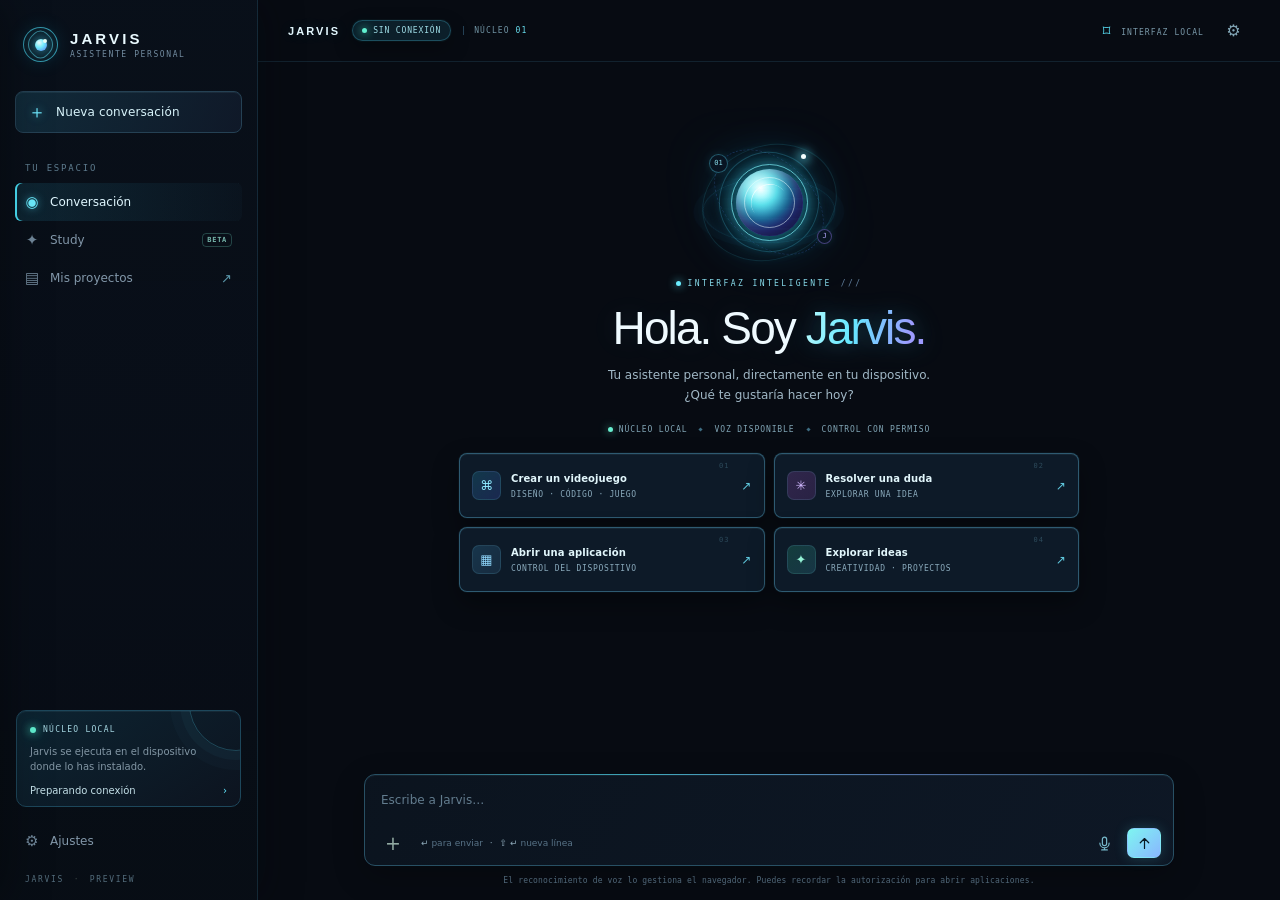
==== commit 3f7b18ba: "Use plus icon for attachments" ====
--- a/jarvis/index.html
+++ b/jarvis/index.html
@@ -152,7 +152,7 @@
         <form class="composer" id="composerForm">
           <textarea id="messageInput" rows="1" placeholder="Escribe a Jarvis…" aria-label="Escribe un mensaje"></textarea>
           <div class="attachment-tray" id="attachmentTray" hidden aria-live="polite"></div>
-          <div class="composer-tools"><div class="composer-left"><button type="button" class="attachment-button" id="attachButton" aria-label="Adjuntar imágenes o vídeos" title="Adjuntar imágenes o vídeos">⌇</button><input id="fileInput" type="file" accept="image/*,video/*" multiple hidden><div class="composer-hint"><span>↵</span> para enviar <span class="hint-divider">·</span> <span>⇧ ↵</span> nueva línea</div></div><div class="composer-actions"><button type="button" class="mic-button" id="micButton" aria-label="Hablar con Jarvis" title="Hablar con Jarvis"><svg viewBox="0 0 24 24" aria-hidden="true"><rect x="9" y="3" width="6" height="12" rx="3"></rect><path d="M5.5 11.5a6.5 6.5 0 0 0 13 0M12 18v3m-4 0h8"></path></svg></button><button type="submit" class="send-button" id="sendButton" aria-label="Enviar"><svg viewBox="0 0 24 24" aria-hidden="true"><path d="M12 19V5m-6 6 6-6 6 6"></path></svg></button></div></div>
+          <div class="composer-tools"><div class="composer-left"><button type="button" class="attachment-button" id="attachButton" aria-label="Adjuntar imágenes o vídeos" title="Adjuntar imágenes o vídeos">+</button><input id="fileInput" type="file" accept="image/*,video/*" multiple hidden><div class="composer-hint"><span>↵</span> para enviar <span class="hint-divider">·</span> <span>⇧ ↵</span> nueva línea</div></div><div class="composer-actions"><button type="button" class="mic-button" id="micButton" aria-label="Hablar con Jarvis" title="Hablar con Jarvis"><svg viewBox="0 0 24 24" aria-hidden="true"><rect x="9" y="3" width="6" height="12" rx="3"></rect><path d="M5.5 11.5a6.5 6.5 0 0 0 13 0M12 18v3m-4 0h8"></path></svg></button><button type="submit" class="send-button" id="sendButton" aria-label="Enviar"><svg viewBox="0 0 24 24" aria-hidden="true"><path d="M12 19V5m-6 6 6-6 6 6"></path></svg></button></div></div>
         </form>
         <div class="fine-print">El reconocimiento de voz lo gestiona el navegador. Puedes recordar la autorización para abrir aplicaciones.</div>
       </div>
--- a/jarvis/styles.css
+++ b/jarvis/styles.css
@@ -19,3 +19,6 @@
 /* Menú móvil: conversaciones, Study, ajustes y cuenta */
 .mobile-menu-button{display:none}.mobile-drawer-backdrop{position:fixed;inset:0;background:rgba(2,7,12,.66);backdrop-filter:blur(3px);z-index:40}.mobile-drawer{position:fixed;z-index:41;inset:0 auto 0 0;width:min(86vw,340px);display:flex;flex-direction:column;padding:22px 16px 18px;background:#10181f;border-right:1px solid #30414b;box-shadow:18px 0 45px rgba(0,0,0,.4);transform:translateX(-105%);transition:transform .22s ease;overflow-y:auto}.mobile-drawer.open{transform:translateX(0)}.mobile-drawer-head{display:flex;align-items:center;justify-content:space-between;gap:12px;padding:2px 3px 20px;border-bottom:1px solid #26353e}.mobile-drawer-brand{display:flex;align-items:center;gap:10px}.mobile-drawer-brand .brand-mark{width:34px;height:34px}.mobile-drawer-brand strong{display:block;color:#e5f2f1;font:800 14px Manrope,sans-serif;letter-spacing:2px}.mobile-drawer-brand small{display:block;margin-top:3px;color:#78919b;font:500 8px 'DM Mono',monospace;letter-spacing:1px}.mobile-drawer-new{height:44px;margin:18px 0 14px;border:1px solid #375d69;border-radius:10px;background:#132630;color:#c7f3ee;text-align:left;padding:0 13px;font-size:12px;font-weight:650;cursor:pointer}.mobile-drawer-new span{margin-right:7px;color:#8ce7d4;font-size:19px;vertical-align:-1px}.mobile-drawer-nav{display:flex;flex-direction:column;gap:4px}.mobile-drawer-item{width:100%;height:42px;display:flex;align-items:center;gap:12px;border:0;border-radius:9px;background:transparent;color:#9cb0b8;text-align:left;padding:0 12px;font-size:12px;cursor:pointer}.mobile-drawer-item span{width:18px;text-align:center;color:#80a5ad;font-size:16px}.mobile-drawer-item:hover,.mobile-drawer-item.selected{background:#172b32;color:#d9f5ee}.mobile-drawer-item:hover span,.mobile-drawer-item.selected span{color:#86e1cf}.mobile-drawer-section{margin-top:24px}.mobile-drawer-label{padding:0 12px 9px;color:#6d858e;font:600 8px 'DM Mono',monospace;letter-spacing:1.5px}.mobile-chat-list{display:flex;flex-direction:column;gap:3px}.mobile-chat-empty{padding:10px 12px;color:#71858d;font-size:10px;line-height:1.5}.mobile-chat-item{display:block;width:100%;overflow:hidden;text-overflow:ellipsis;white-space:nowrap;border:0;border-radius:8px;background:transparent;color:#a5b6bb;text-align:left;padding:10px 12px;font-size:11px;cursor:pointer}.mobile-chat-item:hover,.mobile-chat-item.selected{background:#16262d;color:#d7ede9}.mobile-drawer-spacer{flex:1;min-height:24px}.mobile-drawer-account{margin:13px 4px 0;padding:13px 12px;border-top:1px solid #26353e;color:#d0e4e2}.mobile-drawer-account strong{display:block;font-size:11px}.mobile-drawer-account small{display:block;margin-top:5px;color:#708890;font-size:9px;line-height:1.4}
 @media(max-width:760px){.mobile-menu-button{display:grid!important;width:37px;height:37px;font-size:21px;color:#bfe8e1;border-color:#2c4b53}.topbar-shortcut,#settingsTop{display:none!important}}
+:root{--jarvis-status-top:env(safe-area-inset-top,0px);--jarvis-content-top:var(--jarvis-status-top);--jarvis-nav-bottom:env(safe-area-inset-bottom,0px);--jarvis-ime-native:0px;--jarvis-ime-js:0px;--jarvis-ime-bottom:max(var(--jarvis-ime-native),var(--jarvis-ime-js));--jarvis-bottom-inset:max(var(--jarvis-nav-bottom),var(--jarvis-ime-bottom));--jarvis-device-width:100vw;--jarvis-device-height:100dvh}
+.app-shell{padding-top:var(--jarvis-content-top);padding-bottom:var(--jarvis-bottom-inset)}
+.mobile-drawer{padding-top:calc(22px + var(--jarvis-status-top));padding-bottom:calc(18px + var(--jarvis-nav-bottom))}
--- a/jarvis/theme-refinements.css
+++ b/jarvis/theme-refinements.css
@@ -157,3 +157,33 @@
 .study-builder-page .study-secondary-button{width:100%;margin-top:10px;border-color:#ddd4f5;color:#6e7b92;background:#fff;font-size:9px}
 @media(max-width:900px){.study-builder-layout{grid-template-columns:1fr}.study-builder-page .study-builder{max-width:none}.study-builder-page .study-history-panel{min-height:0}}
 @media(max-width:560px){.study-builder-page .study-builder,.study-builder-page .study-history-panel{padding:14px}.study-type-selector,.study-difficulty-selector{gap:5px}.study-type-choice,.study-difficulty-selector button{font-size:8px}.study-time-field{max-width:none}}
+
+/* Vista móvil principal: fondo uniforme y controles con elevación ligera. */
+body:not(.study-active){background:#070b12!important}
+body:not(.study-active)::before{display:none!important}
+body:not(.study-active)>.app-shell,
+body:not(.study-active)>.app-shell::before,
+body:not(.study-active)>.app-shell>.main-panel,
+body:not(.study-active)>.app-shell>.main-panel>.topbar,
+body:not(.study-active)>.app-shell>.main-panel>.chat-stage{background:#070b12!important;background-image:none!important}
+body:not(.study-active)>.app-shell>.main-panel>.topbar{box-shadow:none!important}
+body:not(.study-active)>.app-shell::before{display:none!important}
+body:not(.study-active) .welcome::before{display:none!important}
+body:not(.study-active) .prompt-card{background:#0d1a28!important;border-color:rgba(91,178,215,.42)!important;box-shadow:0 12px 26px rgba(0,0,0,.34),0 0 0 1px rgba(92,211,239,.05),inset 0 1px rgba(185,241,255,.06)!important;transform:translateY(-1px)}
+body:not(.study-active) .prompt-card:hover{background:#10263a!important;box-shadow:0 17px 32px rgba(0,0,0,.42),0 0 20px rgba(52,201,227,.12),inset 0 1px rgba(185,241,255,.1)!important;transform:translateY(-3px)}
+body:not(.study-active) .mobile-menu-button,
+body:not(.study-active) .connection-pill{box-shadow:0 8px 20px rgba(0,0,0,.28),0 0 0 1px rgba(91,211,238,.04)}
+@media(max-width:760px){body:not(.study-active)>.app-shell{height:100dvh;min-height:100dvh}}
+
+/* Vista móvil limpia: conserva el menú, el orbe y el chat. */
+@media(max-width:760px){
+  body:not(.study-active) .topbar-left,
+  body:not(.study-active) .eyebrow,
+  body:not(.study-active) .system-ribbon,
+  body:not(.study-active) .prompt-grid,
+  body:not(.study-active) .fine-print,
+  body:not(.study-active) .composer-hint{display:none!important}
+  body:not(.study-active) .topbar{justify-content:flex-end}
+  body:not(.study-active) .topbar-right{margin-left:auto}
+  body:not(.study-active) .welcome{padding-top:18px;padding-bottom:18px}
+}
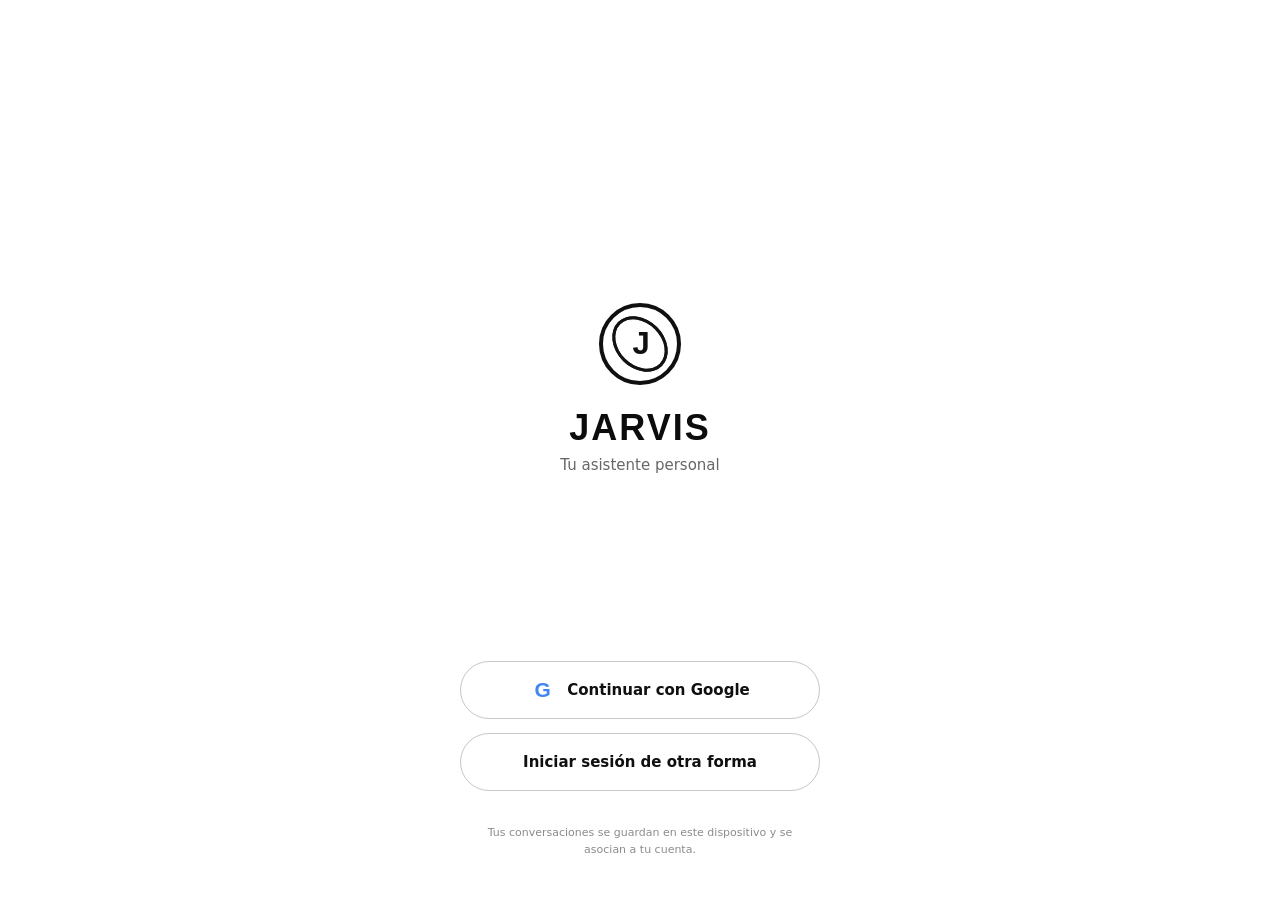
==== commit 124c9b0d: "Add first-run account sign-in" ====
--- a/jarvis/index.html
+++ b/jarvis/index.html
@@ -12,6 +12,29 @@
   <link rel="stylesheet" href="theme-refinements.css">
 </head>
 <body>
+  <section class="auth-screen" id="authScreen" hidden aria-labelledby="authTitle">
+    <div class="auth-content">
+      <div class="auth-brand-mark" aria-hidden="true"><span>J</span></div>
+      <h1 id="authTitle">JARVIS</h1>
+      <p class="auth-subtitle">Tu asistente personal</p>
+      <div class="auth-choice-list" id="authChoices">
+        <button class="auth-choice auth-google" id="authGoogle" type="button"><span class="auth-google-mark">G</span><span>Continuar con Google</span></button>
+        <button class="auth-choice auth-other" id="authOther" type="button">Iniciar sesión de otra forma</button>
+      </div>
+      <form class="auth-form" id="authForm" hidden>
+        <button class="auth-back" id="authBack" type="button">← Volver</button>
+        <h2 id="authFormTitle">Crear tu cuenta</h2>
+        <p id="authFormHint">Crea una cuenta local para guardar tus conversaciones en este dispositivo.</p>
+        <label id="authNameField">Nombre<input id="authName" type="text" autocomplete="name" maxlength="80" placeholder="Tu nombre"></label>
+        <label>Correo electrónico<input id="authEmail" type="email" autocomplete="email" maxlength="160" placeholder="tu@correo.com" required></label>
+        <label id="authPasswordField">Contraseña<input id="authPassword" type="password" autocomplete="current-password" minlength="4" maxlength="120" placeholder="Mínimo 4 caracteres"></label>
+        <button class="auth-submit" id="authSubmit" type="submit">Crear cuenta</button>
+        <button class="auth-switch" id="authSwitch" type="button">¿Ya tienes una cuenta? Iniciar sesión</button>
+        <div class="auth-message" id="authMessage" role="alert" aria-live="polite"></div>
+      </form>
+      <p class="auth-privacy">Tus conversaciones se guardan en este dispositivo y se asocian a tu cuenta.</p>
+    </div>
+  </section>
   <div class="app-shell">
     <aside class="sidebar">
       <div class="brand">
@@ -152,7 +175,12 @@
         <form class="composer" id="composerForm">
           <textarea id="messageInput" rows="1" placeholder="Escribe a Jarvis…" aria-label="Escribe un mensaje"></textarea>
           <div class="attachment-tray" id="attachmentTray" hidden aria-live="polite"></div>
-          <div class="composer-tools"><div class="composer-left"><button type="button" class="attachment-button" id="attachButton" aria-label="Adjuntar imágenes o vídeos" title="Adjuntar imágenes o vídeos">+</button><input id="fileInput" type="file" accept="image/*,video/*" multiple hidden><div class="composer-hint"><span>↵</span> para enviar <span class="hint-divider">·</span> <span>⇧ ↵</span> nueva línea</div></div><div class="composer-actions"><button type="button" class="mic-button" id="micButton" aria-label="Hablar con Jarvis" title="Hablar con Jarvis"><svg viewBox="0 0 24 24" aria-hidden="true"><rect x="9" y="3" width="6" height="12" rx="3"></rect><path d="M5.5 11.5a6.5 6.5 0 0 0 13 0M12 18v3m-4 0h8"></path></svg></button><button type="submit" class="send-button" id="sendButton" aria-label="Enviar"><svg viewBox="0 0 24 24" aria-hidden="true"><path d="M12 19V5m-6 6 6-6 6 6"></path></svg></button></div></div>
+          <div class="composer-tools"><div class="composer-left"><button type="button" class="attachment-button" id="attachButton" aria-label="Abrir opciones de adjuntos" aria-haspopup="menu" aria-expanded="false" title="Adjuntar">+</button><input id="fileInput" type="file" accept="image/*,video/*" multiple hidden><div class="composer-hint"><span>↵</span> para enviar <span class="hint-divider">·</span> <span>⇧ ↵</span> nueva línea</div></div><div class="composer-actions"><button type="button" class="mic-button" id="micButton" aria-label="Hablar con Jarvis" title="Hablar con Jarvis"><svg viewBox="0 0 24 24" aria-hidden="true"><rect x="9" y="3" width="6" height="12" rx="3"></rect><path d="M5.5 11.5a6.5 6.5 0 0 0 13 0M12 18v3m-4 0h8"></path></svg></button><button type="submit" class="send-button" id="sendButton" aria-label="Enviar"><svg viewBox="0 0 24 24" aria-hidden="true"><path d="M12 19V5m-6 6 6 6"></path></svg></button></div></div>
+          <div class="attachment-menu" id="attachmentMenu" role="menu" hidden>
+            <button type="button" role="menuitem" data-attachment-action="camera"><span class="attachment-menu-icon"><svg viewBox="0 0 24 24" aria-hidden="true"><path d="M5 7h3l1.5-2h5L16 7h3a2 2 0 0 1 2 2v8a2 2 0 0 1-2 2H5a2 2 0 0 1-2-2V9a2 2 0 0 1 2-2Z"></path><circle cx="12" cy="13" r="3.2"></circle></svg></span><span>Cámara</span></button>
+            <button type="button" role="menuitem" data-attachment-action="photos"><span class="attachment-menu-icon"><svg viewBox="0 0 24 24" aria-hidden="true"><rect x="3" y="4" width="18" height="16" rx="2"></rect><circle cx="8.5" cy="9" r="1.5"></circle><path d="m4 17 4.5-4 3.5 3 2.5-2 5.5 5"></path></svg></span><span>Fotos</span></button>
+            <button type="button" role="menuitem" data-attachment-action="files"><span class="attachment-menu-icon"><svg viewBox="0 0 24 24" aria-hidden="true"><path d="M8 3h8v4h4v14H8z"></path><path d="M16 3v4h4M6 7H4v14h12"></path></svg></span><span>Archivos</span></button>
+          </div>
         </form>
         <div class="fine-print">El reconocimiento de voz lo gestiona el navegador. Puedes recordar la autorización para abrir aplicaciones.</div>
       </div>
--- a/jarvis/theme-refinements.css
+++ b/jarvis/theme-refinements.css
@@ -185,5 +185,145 @@
   body:not(.study-active) .composer-hint{display:none!important}
   body:not(.study-active) .topbar{justify-content:flex-end}
   body:not(.study-active) .topbar-right{margin-left:auto}
+  body:not(.study-active) .topbar{
+    justify-content:flex-start!important;
+    border-bottom:0!important;
+  }
+  body:not(.study-active) .topbar-right{
+    width:100%;
+    margin-left:0!important;
+    justify-content:flex-start!important;
+  }
   body:not(.study-active) .welcome{padding-top:18px;padding-bottom:18px}
 }
+
+/* Menú móvil reducido: conserva solo las acciones solicitadas. */
+@media(max-width:760px){
+  body:not(.study-active) .mobile-drawer-brand small,
+  body:not(.study-active) #mobileDrawerClose,
+  body:not(.study-active) #mobileDrawerChat,
+  body:not(.study-active) #mobileDrawerProjects,
+  body:not(.study-active) .mobile-drawer-section,
+  body:not(.study-active) .mobile-drawer-account{display:none!important}
+  body:not(.study-active) .mobile-drawer-head{border-bottom:0;padding-bottom:0}
+}
+
+/* Acceso inicial de Jarvis: aspecto limpio y claro, como la referencia. */
+.auth-screen{
+  position:fixed;
+  inset:0;
+  z-index:100;
+  display:grid;
+  place-items:center;
+  padding:calc(24px + env(safe-area-inset-top,0px)) 24px calc(24px + env(safe-area-inset-bottom,0px));
+  background:#fff;
+  color:#101010;
+  overflow:auto;
+}
+.auth-screen[hidden]{display:none}
+.auth-content{width:min(100%,420px);min-height:100%;display:flex;flex-direction:column;align-items:center;text-align:center;padding-top:clamp(150px,31vh,560px);padding-bottom:2vh}
+.auth-brand-mark{width:82px;height:82px;display:grid;place-items:center;border:4px solid #101010;border-radius:50%;position:relative;margin-bottom:22px}
+.auth-brand-mark:before,.auth-brand-mark:after{content:'';position:absolute;border:3px solid #101010;border-radius:50%;transform:rotate(45deg);opacity:.9}
+.auth-brand-mark:before{inset:13px 6px}.auth-brand-mark:after{inset:6px 13px;transform:rotate(-45deg)}
+.auth-brand-mark span{position:relative;z-index:1;font:800 31px Manrope,sans-serif;letter-spacing:-2px}
+.auth-content h1{margin:0;color:#0c0c0c;font:800 36px Manrope,sans-serif;letter-spacing:2px}
+.auth-subtitle{margin:7px 0 36px;color:#666;font-size:15px}
+.auth-choice-list{width:min(100%,360px);display:grid;gap:14px;margin-top:auto}
+.auth-choice{width:100%;height:58px;display:flex;align-items:center;justify-content:center;gap:12px;border:1.5px solid #c7c7c7;border-radius:30px;background:#fff;color:#101010;font-size:15px;font-weight:600;cursor:pointer;transition:.16s box-shadow,.16s border-color,.16s transform}
+.auth-choice:hover,.auth-choice:focus-visible{border-color:#888;box-shadow:0 6px 18px rgba(0,0,0,.08);outline:none;transform:translateY(-1px)}
+.auth-google-mark{display:grid;place-items:center;width:25px;height:25px;color:#4285f4;font:800 21px Arial,sans-serif}
+.auth-other{font-weight:600}
+.auth-form{width:min(100%,360px);text-align:left;margin-top:auto}
+.auth-form[hidden]{display:none}
+.auth-back{border:0;background:none;color:#555;padding:0;margin:0 0 24px;font-size:13px;cursor:pointer}
+.auth-form h2{margin:0;color:#101010;font-size:25px;letter-spacing:-.5px}
+.auth-form p{margin:8px 0 21px;color:#686868;font-size:13px;line-height:1.5}
+.auth-form label{display:block;margin:0 0 13px;color:#303030;font-size:12px;font-weight:600}
+.auth-form label[hidden]{display:none}
+.auth-form input{display:block;width:100%;height:46px;margin-top:7px;padding:0 13px;border:1px solid #c9c9c9;border-radius:12px;background:#fff;color:#111;outline:none;font-size:14px}
+.auth-form input:focus{border-color:#111;box-shadow:0 0 0 3px rgba(0,0,0,.08)}
+.auth-submit{width:100%;height:48px;border:0;border-radius:24px;background:#111;color:#fff;font-size:14px;font-weight:700;cursor:pointer;margin-top:6px}
+.auth-submit:hover{background:#303030}.auth-submit:disabled{opacity:.55;cursor:wait}
+.auth-switch{display:block;width:100%;border:0;background:none;color:#454545;padding:15px 0 2px;font-size:12px;text-decoration:underline;cursor:pointer}
+.auth-message{min-height:20px;margin-top:11px;color:#b3261e;font-size:12px;line-height:1.45}
+.auth-message.success{color:#237447}
+.auth-privacy{max-width:340px;margin:34px 0 0;color:#8b8b8b;font-size:11px;line-height:1.5}
+body.auth-required{overflow:hidden}
+@media(max-width:520px){
+  .auth-screen{padding-left:20px;padding-right:20px}
+  .auth-brand-mark{width:72px;height:72px;margin-bottom:18px}
+  .auth-content h1{font-size:32px}
+  .auth-subtitle{margin-bottom:31px}
+  .auth-choice{height:56px;font-size:14px}
+}
+
+/* Menú de fuentes de adjuntos que aparece al pulsar «+». */
+.composer{position:relative}
+.attachment-menu{position:absolute;left:12px;bottom:56px;z-index:30;display:flex;flex-direction:column;gap:4px;min-width:174px;padding:8px;border:1px solid rgba(104,208,232,.36);border-radius:16px;background:rgba(10,22,34,.98);box-shadow:0 18px 42px rgba(0,0,0,.45),0 0 24px rgba(47,180,218,.12);backdrop-filter:blur(16px)}
+.attachment-menu button{display:flex;align-items:center;gap:11px;width:100%;height:42px;padding:0 10px;border:0;border-radius:11px;background:transparent;color:#d8edf3;font-size:12px;text-align:left;cursor:pointer}
+.attachment-menu button:hover,.attachment-menu button:focus-visible{background:rgba(61,143,169,.2);outline:none}
+.attachment-menu-icon{display:grid;place-items:center;width:28px;height:28px;border-radius:50%;background:rgba(176,226,237,.12);color:#a9eaf2;font-size:19px;line-height:1}
+.attachment-menu-icon svg{width:17px;height:17px;fill:none;stroke:currentColor;stroke-width:1.8;stroke-linecap:round;stroke-linejoin:round}
+@media(max-width:760px){.attachment-menu{left:4px;bottom:54px;min-width:188px}}
+
+/* Compositor móvil compacto, con el texto en la misma fila que «+». */
+@media(max-width:760px){
+  body:not(.study-active) .composer{
+    display:flex;
+    align-items:center;
+    flex-wrap:wrap;
+    gap:0;
+    min-height:62px;
+    padding:8px 10px;
+    border-radius:28px;
+  }
+  body:not(.study-active) .composer-tools,
+  body:not(.study-active) .composer-left{display:contents}
+  body:not(.study-active) #attachButton{
+    order:0;
+    flex:0 0 42px;
+    width:42px;
+    height:42px;
+    margin-right:3px;
+    border-radius:50%;
+    font-size:32px;
+    font-weight:300;
+    line-height:1;
+  }
+  body:not(.study-active) #messageInput{
+    order:1;
+    flex:1 1 auto;
+    width:auto;
+    min-width:0;
+    height:38px;
+    min-height:38px;
+    max-height:110px;
+    padding:4px 3px;
+    font-size:15px;
+    line-height:1.35;
+    align-self:center;
+  }
+  body:not(.study-active) .composer-actions{
+    order:2;
+    flex:0 0 auto;
+    margin-left:4px;
+    gap:5px;
+  }
+  body:not(.study-active) .mic-button{width:38px;height:38px;border-radius:50%}
+  body:not(.study-active) .send-button{width:42px;height:42px;border-radius:13px}
+  body:not(.study-active) .attachment-tray{order:3;flex:0 0 100%;width:100%}
+  body:not(.study-active) .attachment-menu{bottom:calc(100% + 8px)}
+  body:not(.study-active) .mobile-menu-button{
+    width:56px!important;
+    height:56px!important;
+    border-radius:50%!important;
+    border-color:rgba(91,211,238,.46)!important;
+    background:rgba(10,24,37,.82)!important;
+    box-shadow:0 10px 24px rgba(0,0,0,.3),0 0 18px rgba(58,196,226,.1)!important;
+  }
+  body:not(.study-active) #attachButton,
+  body:not(.study-active) .mic-button,
+  body:not(.study-active) .send-button{border-radius:50%!important}
+  body:not(.study-active) .mic-button{width:44px;height:44px}
+  body:not(.study-active) .send-button{width:52px;height:52px}
+}
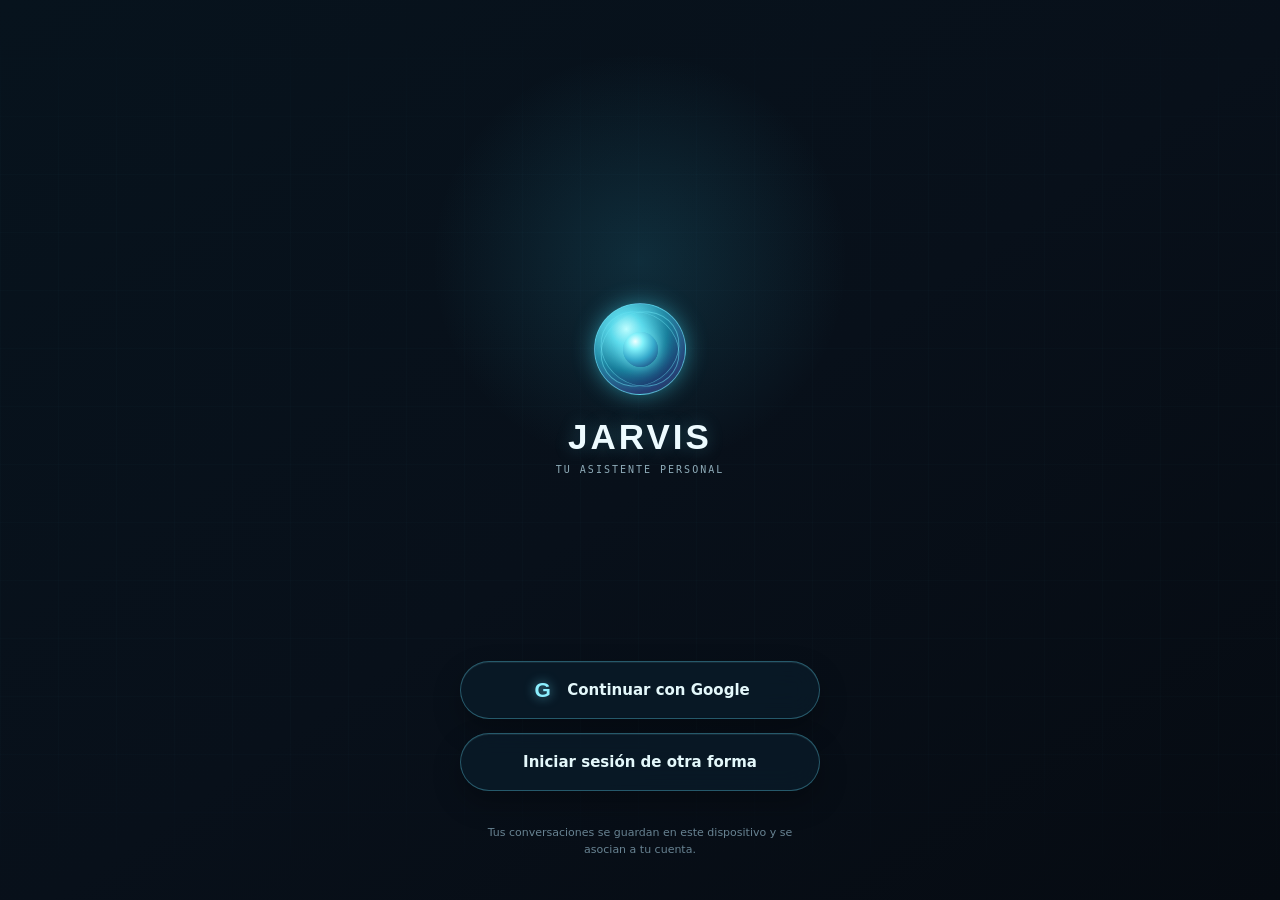
==== commit 7f54780b: "Add Jarvis styled Google account chooser" ====
--- a/jarvis/index.html
+++ b/jarvis/index.html
@@ -21,6 +21,14 @@
         <button class="auth-choice auth-google" id="authGoogle" type="button"><span class="auth-google-mark">G</span><span>Continuar con Google</span></button>
         <button class="auth-choice auth-other" id="authOther" type="button">Iniciar sesión de otra forma</button>
       </div>
+      <section class="auth-google-chooser" id="authGoogleChooser" hidden aria-labelledby="authChooserTitle">
+        <button class="auth-back" id="authChooserBack" type="button">← Volver</button>
+        <div class="auth-chooser-mark" aria-hidden="true"><span>J</span></div>
+        <h2 id="authChooserTitle">Selecciona una cuenta</h2>
+        <p>para utilizar Jarvis</p>
+        <div class="auth-account-list" id="authGoogleAccounts"></div>
+        <button class="auth-add-account" id="authGoogleAdd" type="button"><span>♙</span> Añadir otra cuenta</button>
+      </section>
       <form class="auth-form" id="authForm" hidden>
         <button class="auth-back" id="authBack" type="button">← Volver</button>
         <h2 id="authFormTitle">Crear tu cuenta</h2>
--- a/jarvis/theme-refinements.css
+++ b/jarvis/theme-refinements.css
@@ -208,7 +208,7 @@
   body:not(.study-active) .mobile-drawer-head{border-bottom:0;padding-bottom:0}
 }
 
-/* Acceso inicial de Jarvis: aspecto limpio y claro, como la referencia. */
+/* Acceso inicial de Jarvis: estructura de autenticación reutilizable. */
 .auth-screen{
   position:fixed;
   inset:0;
@@ -257,6 +257,49 @@
   .auth-choice{height:56px;font-size:14px}
 }
 
+/* El acceso conserva la identidad visual futurista de Jarvis. */
+.auth-screen{
+  background:
+    radial-gradient(circle at 50% 29%,rgba(51,185,218,.17),transparent 23%),
+    linear-gradient(145deg,#07131d 0%,#08101a 52%,#060b12 100%);
+  color:#e5f8fc;
+}
+.auth-screen:before{content:'';position:absolute;inset:0;pointer-events:none;opacity:.26;background-image:linear-gradient(rgba(74,175,204,.08) 1px,transparent 1px),linear-gradient(90deg,rgba(74,175,204,.08) 1px,transparent 1px);background-size:58px 58px;mask-image:linear-gradient(to bottom,transparent,#000 16%,#000 82%,transparent)}
+.auth-content{position:relative;z-index:1}
+.auth-brand-mark{width:92px;height:92px;border:1px solid rgba(109,224,244,.72);background:radial-gradient(circle at 35% 28%,#c6ffff 0,#59d9ea 18%,#137997 47%,#17205d 74%,#07121d 100%);box-shadow:0 0 22px rgba(69,216,238,.48),inset 0 0 20px rgba(161,246,255,.25);margin-bottom:22px}
+.auth-brand-mark:before,.auth-brand-mark:after{border-color:rgba(105,225,241,.62);border-width:1px;box-shadow:0 0 14px rgba(57,198,222,.22)}
+.auth-brand-mark:before{inset:-11px 4px;transform:rotate(35deg) scaleY(.64)}
+.auth-brand-mark:after{inset:-11px 4px;transform:rotate(-35deg) scaleY(.64)}
+.auth-brand-mark span{font-size:0;width:35px;height:35px;border-radius:50%;background:radial-gradient(circle at 35% 27%,#efffff 0,#81f1fa 23%,#36a9cb 55%,#132967 100%);box-shadow:0 0 17px rgba(131,243,255,.8);}
+.auth-content h1{color:#edfbff;font-size:35px;letter-spacing:3px;text-shadow:0 0 17px rgba(99,222,244,.26)}
+.auth-subtitle{color:#8eabb8;font:500 10px 'DM Mono',monospace;letter-spacing:2px;text-transform:uppercase}
+.auth-choice{border-color:rgba(90,197,222,.38);background:rgba(10,28,42,.78);color:#e4f8fb;box-shadow:0 12px 28px rgba(0,0,0,.27),inset 0 1px rgba(172,244,255,.08);backdrop-filter:blur(14px)}
+.auth-choice:hover,.auth-choice:focus-visible{border-color:#72e1f1;background:rgba(17,52,70,.88);box-shadow:0 14px 34px rgba(0,0,0,.36),0 0 22px rgba(67,207,235,.17);transform:translateY(-2px)}
+.auth-google-mark{color:#8cefff;text-shadow:0 0 11px rgba(108,229,255,.65)}
+.auth-back{color:#76cfe1}.auth-back:hover{color:#c8faff}
+.auth-form h2,.auth-google-chooser h2{color:#edfaff;text-shadow:0 0 14px rgba(90,212,238,.2)}
+.auth-form p,.auth-google-chooser>p{color:#88a5b2}
+.auth-form label{color:#b9d6df}
+.auth-form input{border-color:rgba(91,181,207,.35);background:rgba(8,20,31,.84);color:#e5f8fc;box-shadow:inset 0 1px rgba(181,246,255,.05)}
+.auth-form input:focus{border-color:#71ddec;box-shadow:0 0 0 3px rgba(72,207,231,.12),0 0 15px rgba(72,207,231,.1)}
+.auth-submit{background:linear-gradient(100deg,#63d9e9,#9bdbf5);color:#072130;box-shadow:0 9px 24px rgba(45,179,212,.25)}
+.auth-submit:hover{background:linear-gradient(100deg,#8bf0fa,#bceaff)}
+.auth-switch{color:#8fe2ee}.auth-switch:hover{color:#d2fbff}
+.auth-message{color:#f0a7a2}.auth-message.success{color:#8fe2c7}
+.auth-privacy{color:#688392}
+.auth-google-chooser{width:min(100%,390px);text-align:center;margin-top:auto;padding:24px 19px 19px;border:1px solid rgba(83,183,211,.34);border-radius:22px;background:rgba(7,21,32,.86);box-shadow:0 22px 54px rgba(0,0,0,.42),inset 0 1px rgba(177,244,255,.08);backdrop-filter:blur(18px)}
+.auth-google-chooser[hidden]{display:none}
+.auth-chooser-mark{width:52px;height:52px;display:grid;place-items:center;margin:0 auto 13px;border:1px solid rgba(108,224,244,.62);border-radius:50%;background:radial-gradient(circle at 35% 28%,#d9ffff 0,#55d7e9 25%,#1c7295 60%,#14235b 100%);box-shadow:0 0 17px rgba(65,210,235,.4)}
+.auth-chooser-mark span{font:700 17px Manrope,sans-serif;color:#ebffff;text-shadow:0 0 8px #54e5f5}
+.auth-google-chooser h2{margin:0;font-size:23px;letter-spacing:-.4px}.auth-google-chooser>p{margin:6px 0 16px;font-size:13px}
+.auth-account-list{display:grid;gap:5px;text-align:left;max-height:43vh;overflow:auto;padding:2px 0 4px}
+.auth-account-row{width:100%;display:flex;align-items:center;gap:12px;padding:10px 11px;border:1px solid transparent;border-radius:13px;background:transparent;color:#e5f8fc;text-align:left;cursor:pointer}
+.auth-account-row:hover,.auth-account-row:focus-visible{border-color:rgba(94,212,235,.4);background:rgba(33,87,105,.26);outline:none}
+.auth-account-avatar{width:38px;height:38px;display:grid;place-items:center;flex:0 0 38px;border-radius:50%;background:linear-gradient(145deg,#4bd4dd,#274b86);color:#ecffff;font:700 16px Manrope,sans-serif;box-shadow:0 0 12px rgba(66,204,225,.22)}
+.auth-account-copy{min-width:0}.auth-account-name,.auth-account-email{display:block;overflow:hidden;text-overflow:ellipsis;white-space:nowrap}.auth-account-name{font-size:12px;font-weight:700}.auth-account-email{margin-top:3px;color:#82a6b4;font-size:10px}
+.auth-account-empty{padding:16px 9px;color:#7e9ca8;font-size:11px;line-height:1.5;text-align:center;border:1px dashed rgba(88,175,200,.28);border-radius:12px}
+.auth-add-account{width:100%;height:43px;margin-top:8px;border:1px solid rgba(95,207,228,.35);border-radius:13px;background:rgba(14,42,56,.68);color:#b8f4fa;font-size:12px;font-weight:650;cursor:pointer}.auth-add-account:hover{background:rgba(30,83,101,.72);border-color:#70deed}.auth-add-account span{margin-right:7px;color:#8be8f3;font-size:17px;vertical-align:-1px}
+
 /* Menú de fuentes de adjuntos que aparece al pulsar «+». */
 .composer{position:relative}
 .attachment-menu{position:absolute;left:12px;bottom:56px;z-index:30;display:flex;flex-direction:column;gap:4px;min-width:174px;padding:8px;border:1px solid rgba(104,208,232,.36);border-radius:16px;background:rgba(10,22,34,.98);box-shadow:0 18px 42px rgba(0,0,0,.45),0 0 24px rgba(47,180,218,.12);backdrop-filter:blur(16px)}
